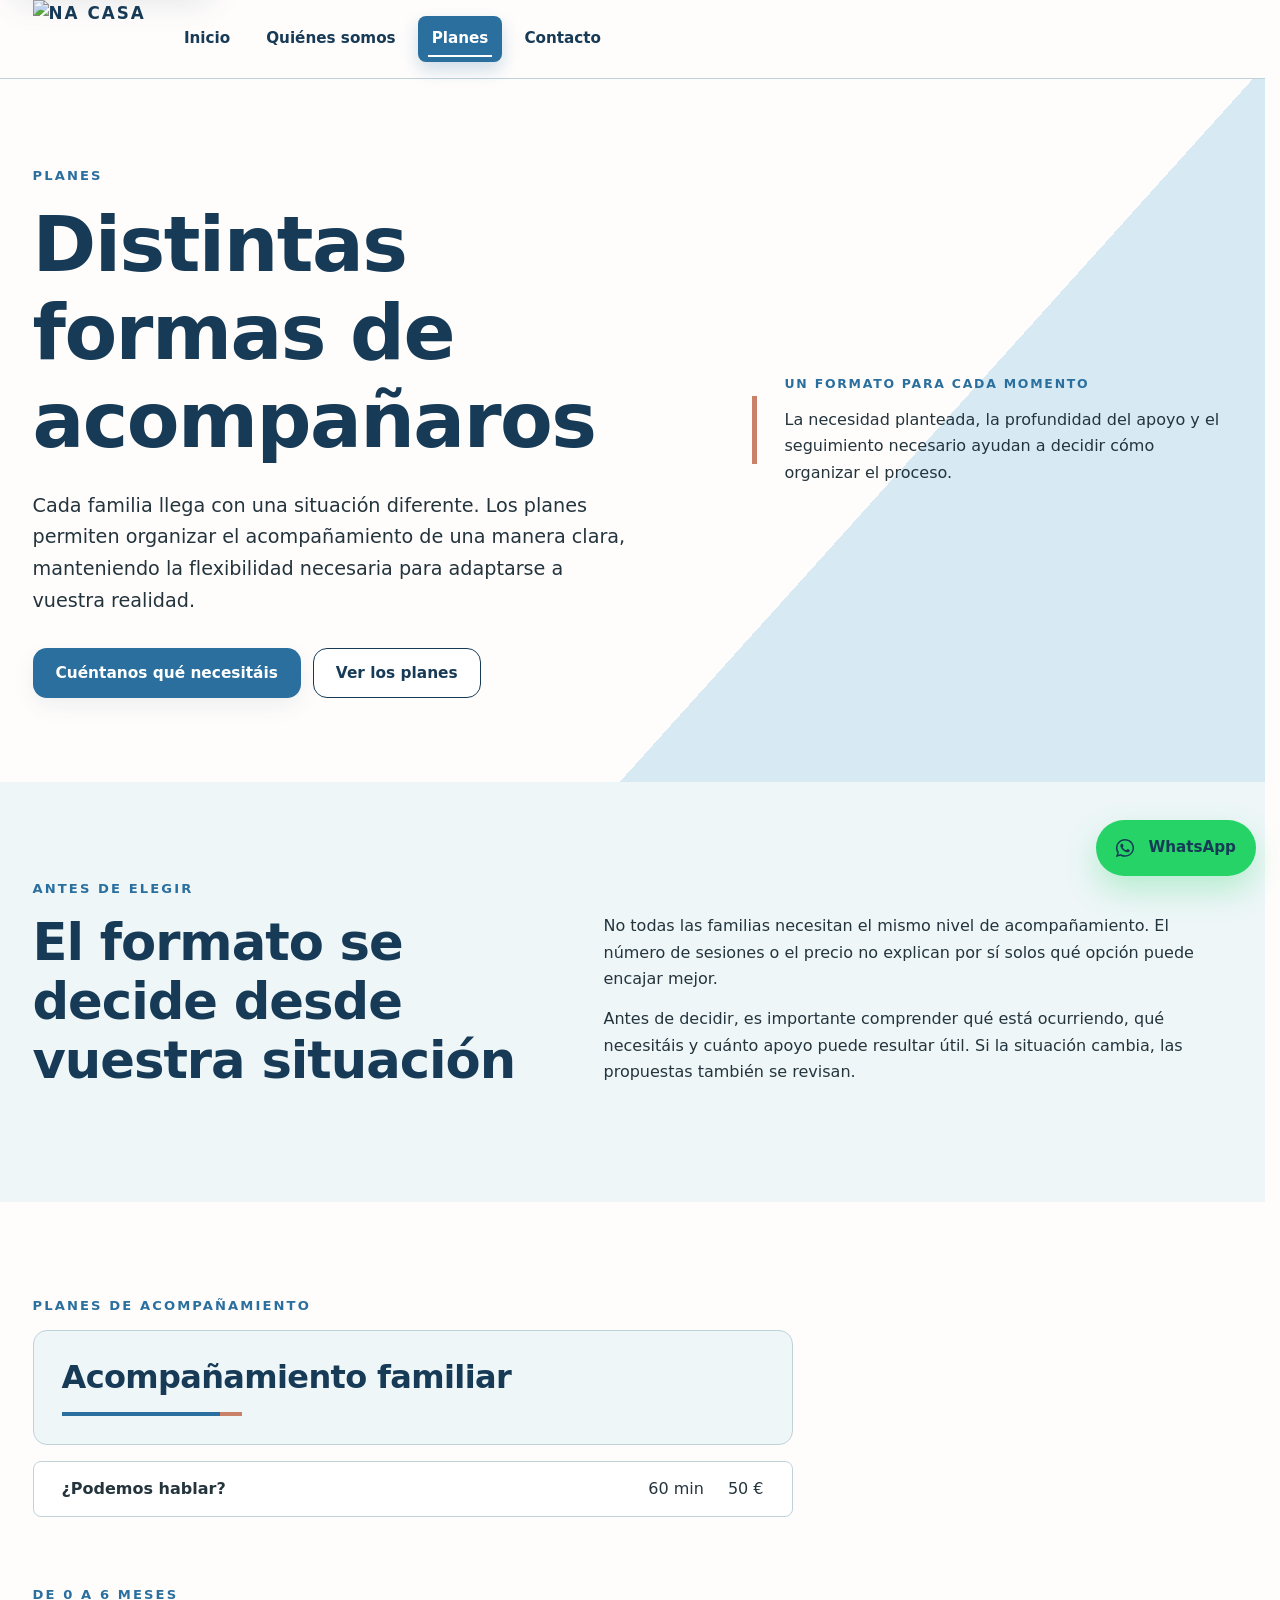
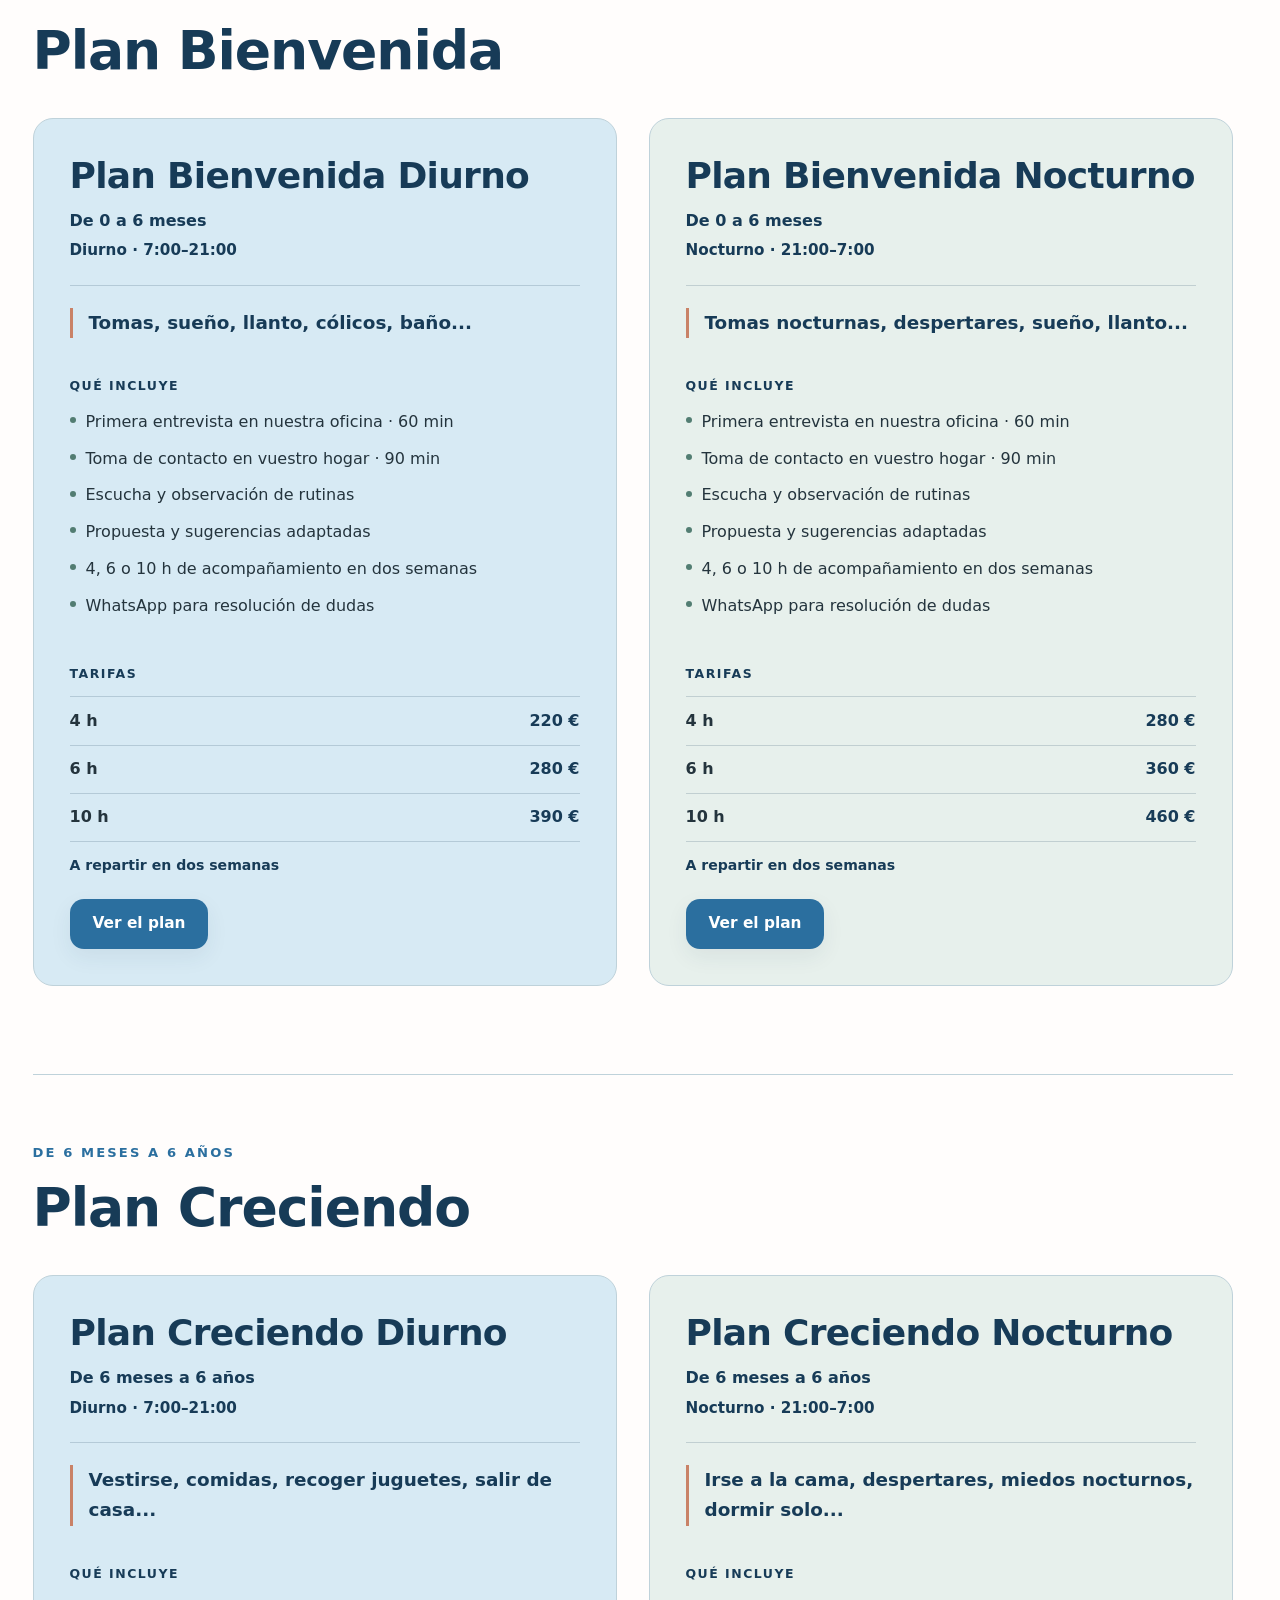
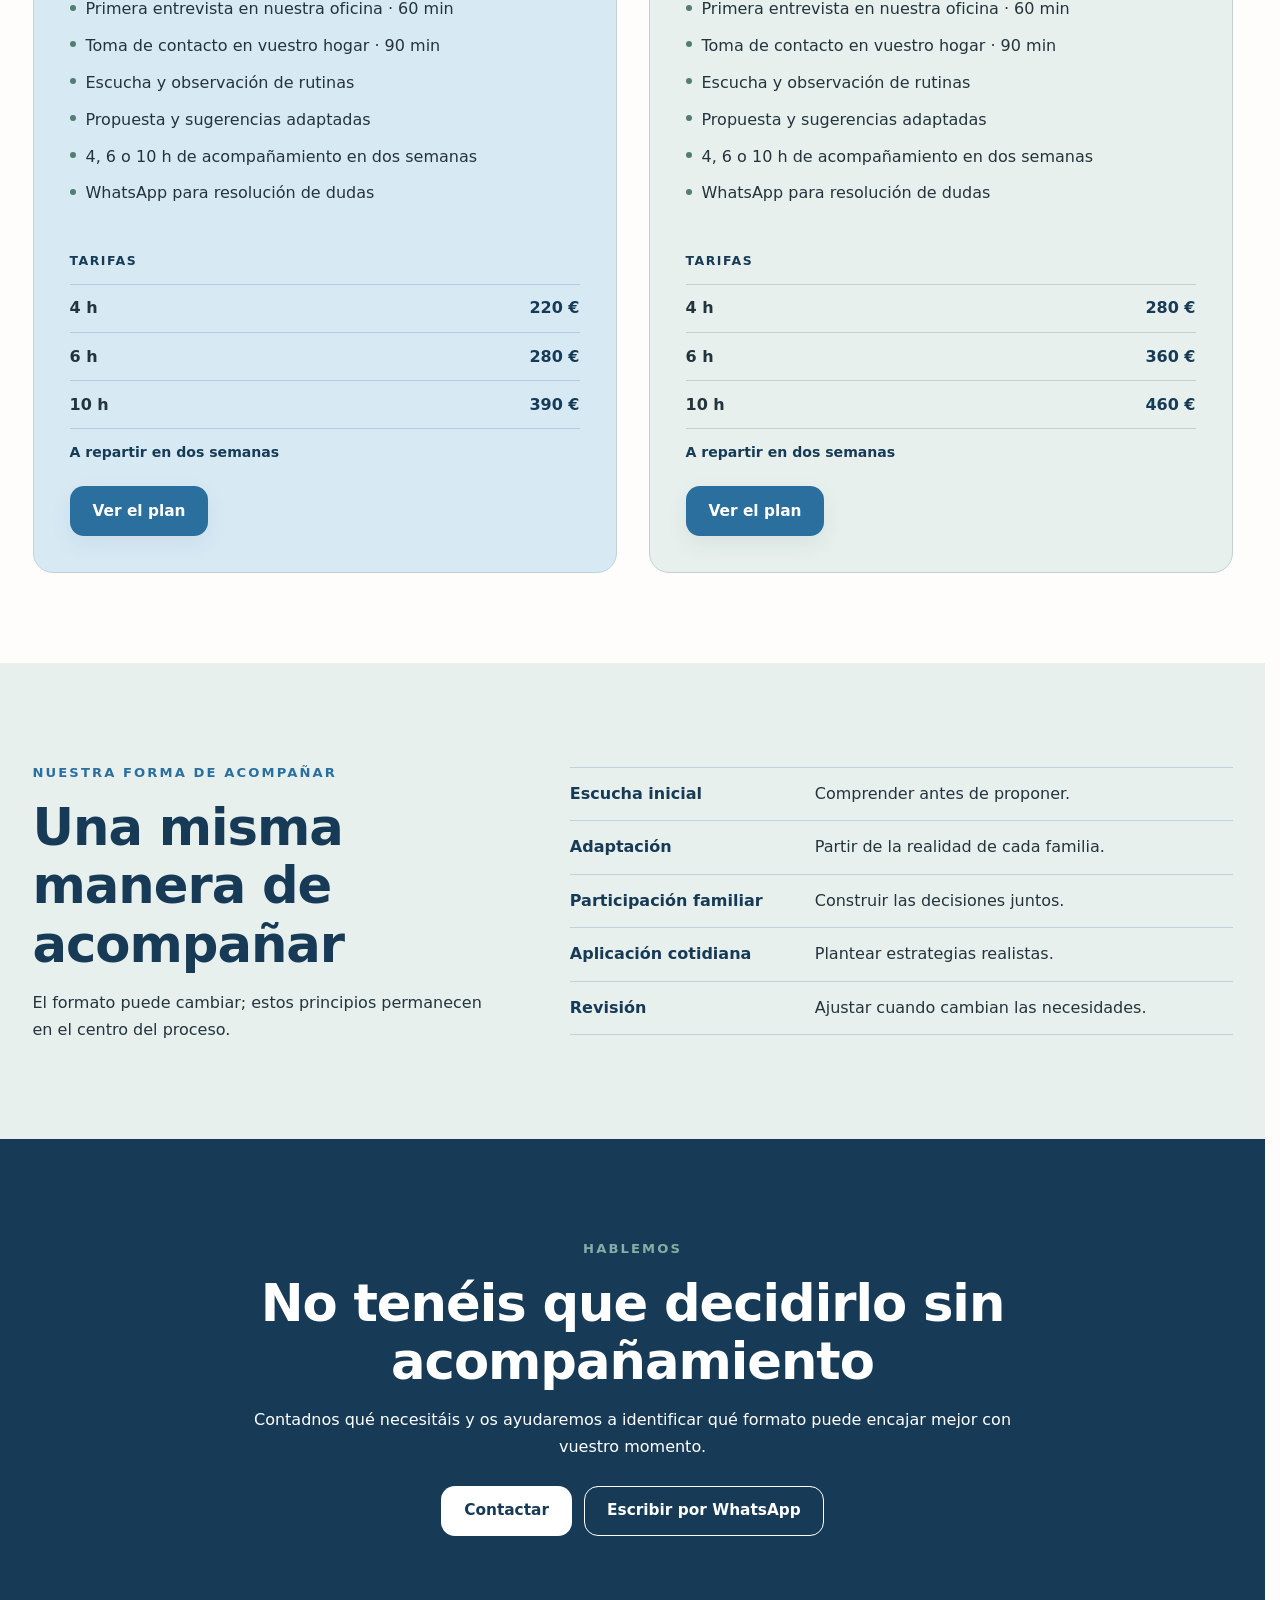
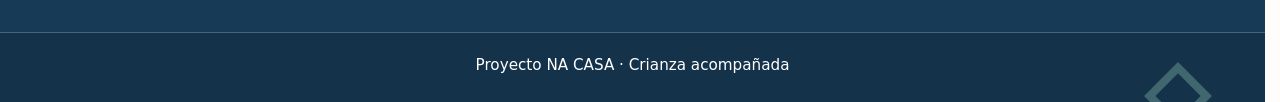
==== planes.html @ 059c4635 "Merge pull request #2 from Na-Casa/preview Preview" ====
<!DOCTYPE html>
<html lang="es">

<head>
    <meta charset="UTF-8" />
    <meta name="viewport" content="width=device-width, initial-scale=1.0" />
    <title>Planes de acompañamiento familiar | NA CASA</title>
    <meta name="description" content="Conoce los planes Bienvenida y Creciendo de NA CASA, con acompañamiento diurno o nocturno adaptado a cada etapa familiar." />
    <link rel="canonical" href="https://www.somosnacasa.es/planes.html" />
    <meta property="og:type" content="website" />
    <meta property="og:site_name" content="NA CASA" />
    <meta property="og:title" content="Planes de acompañamiento familiar | NA CASA" />
    <meta property="og:description" content="Conoce los planes Bienvenida y Creciendo de NA CASA, con acompañamiento diurno o nocturno adaptado a cada etapa familiar." />
    <meta property="og:url" content="https://www.somosnacasa.es/planes.html" />
    <meta property="og:image" content="https://www.somosnacasa.es/img/hero.jpg" />
    <meta property="og:image:alt" content="Bebé tumbado en el suelo de su hogar" />
    <link rel="stylesheet" href="css/styles.css" />
    <link rel="icon" type="image/png" href="img/NA CASA LOGO_LOGO POSITIVO.png" />
</head>

<body>
    <a class="skip-link" href="#contenido-principal">Saltar al contenido</a>

    <header class="site-header">
        <div class="container header-content">
            <a href="index.html" class="logo">
                <img src="img/NA CASA LOGO_LOGO POSITIVO.png" alt="NA CASA" class="logo-img">
            </a>

            <nav class="main-nav" aria-label="Navegación principal">
                <a href="index.html">Inicio</a>
                <a href="quienes-somos.html">Quiénes somos</a>
                <a href="planes.html" class="active" aria-current="page">Planes</a>
                <a href="contacto.html">Contacto</a>
            </nav>
        </div>
    </header>

    <main id="contenido-principal">
        <section class="plans-hero">
            <div class="container plans-hero__layout">
                <div class="plans-hero__content">
                    <p class="section-label">PLANES</p>
                    <h1>Distintas formas de acompañaros</h1>
                    <p class="plans-hero__lead">Cada familia llega con una situación diferente. Los planes permiten organizar el acompañamiento de una manera clara, manteniendo la flexibilidad necesaria para adaptarse a vuestra realidad.</p>
                    <div class="home-actions">
                        <a href="contacto.html" class="button button--primary">Cuéntanos qué necesitáis</a>
                        <a href="#planes-disponibles" class="button button--secondary">Ver los planes</a>
                    </div>
                </div>
                <div class="plans-hero__note">
                    <p class="plans-hero__note-label">UN FORMATO PARA CADA MOMENTO</p>
                    <p>La necesidad planteada, la profundidad del apoyo y el seguimiento necesario ayudan a decidir cómo organizar el proceso.</p>
                </div>
            </div>
        </section>

        <section class="section section--alternate plans-choice-section" aria-labelledby="titulo-elegir">
            <div class="container plans-choice">
                <div><p class="section-label">ANTES DE ELEGIR</p><h2 id="titulo-elegir">El formato se decide desde vuestra situación</h2></div>
                <div class="plans-choice__content">
                    <p>No todas las familias necesitan el mismo nivel de acompañamiento. El número de sesiones o el precio no explican por sí solos qué opción puede encajar mejor.</p>
                    <p>Antes de decidir, es importante comprender qué está ocurriendo, qué necesitáis y cuánto apoyo puede resultar útil. Si la situación cambia, las propuestas también se revisan.</p>
                </div>
            </div>
        </section>

        <section id="planes-disponibles" class="section plans-catalog-section" aria-labelledby="titulo-planes-disponibles">
            <div class="container">
                <div class="section-heading plans-catalog-heading">
                    <p class="section-label">PLANES DE ACOMPAÑAMIENTO</p>
                    <h2 id="titulo-planes-disponibles" class="plans-catalog-heading__banner">Acompañamiento familiar</h2>
                    <div class="plans-catalog-heading__consultation">
                        <strong>¿Podemos hablar?</strong>
                        <div class="plans-catalog-heading__consultation-details">
                            <span>60 min</span>
                            <span>50 €</span>
                        </div>
                    </div>
                </div>

                <section class="plan-family-group" aria-labelledby="titulo-plan-bienvenida">
                    <div class="plan-family-group__heading">
                        <p class="section-label">DE 0 A 6 MESES</p>
                        <h2 id="titulo-plan-bienvenida">Plan Bienvenida</h2>
                    </div>
                    <div class="plan-card-grid">
                        <article class="plan-card plan-card--blue">
                            <header class="plan-card__header">
                                <h3>Plan Bienvenida Diurno</h3>
                                <p class="plan-card__age">De 0 a 6 meses</p>
                                <p class="plan-card__meta">Diurno <span aria-hidden="true">·</span> 7:00–21:00</p>
                            </header>
                            <p class="plan-card__focus">Tomas, sueño, llanto, cólicos, baño...</p>
                            <div class="plan-card__includes">
                                <h4>Qué incluye</h4>
                                <ul>
                                    <li>Primera entrevista en nuestra oficina · 60 min</li>
                                    <li>Toma de contacto en vuestro hogar · 90 min</li>
                                    <li>Escucha y observación de rutinas</li>
                                    <li>Propuesta y sugerencias adaptadas</li>
                                    <li>4, 6 o 10 h de acompañamiento en dos semanas</li>
                                    <li>WhatsApp para resolución de dudas</li>
                                </ul>
                            </div>
                            <div class="plan-card__pricing">
                                <h4>Tarifas</h4>
                                <dl>
                                    <div><dt>4 h</dt><dd>220 €</dd></div>
                                    <div><dt>6 h</dt><dd>280 €</dd></div>
                                    <div><dt>10 h</dt><dd>390 €</dd></div>
                                </dl>
                                <p>A repartir en dos semanas</p>
                            </div>
                            <a href="plan-bienvenida-diurno.html" class="button button--primary plan-card__cta">Ver el plan</a>
                        </article>

                        <article class="plan-card plan-card--sage">
                            <header class="plan-card__header">
                                <h3>Plan Bienvenida Nocturno</h3>
                                <p class="plan-card__age">De 0 a 6 meses</p>
                                <p class="plan-card__meta">Nocturno <span aria-hidden="true">·</span> 21:00–7:00</p>
                            </header>
                            <p class="plan-card__focus">Tomas nocturnas, despertares, sueño, llanto...</p>
                            <div class="plan-card__includes">
                                <h4>Qué incluye</h4>
                                <ul>
                                    <li>Primera entrevista en nuestra oficina · 60 min</li>
                                    <li>Toma de contacto en vuestro hogar · 90 min</li>
                                    <li>Escucha y observación de rutinas</li>
                                    <li>Propuesta y sugerencias adaptadas</li>
                                    <li>4, 6 o 10 h de acompañamiento en dos semanas</li>
                                    <li>WhatsApp para resolución de dudas</li>
                                </ul>
                            </div>
                            <div class="plan-card__pricing">
                                <h4>Tarifas</h4>
                                <dl>
                                    <div><dt>4 h</dt><dd>280 €</dd></div>
                                    <div><dt>6 h</dt><dd>360 €</dd></div>
                                    <div><dt>10 h</dt><dd>460 €</dd></div>
                                </dl>
                                <p>A repartir en dos semanas</p>
                            </div>
                            <a href="plan-bienvenida-nocturno.html" class="button button--primary plan-card__cta">Ver el plan</a>
                        </article>
                    </div>
                </section>

                <section class="plan-family-group" aria-labelledby="titulo-plan-creciendo">
                    <div class="plan-family-group__heading">
                        <p class="section-label">DE 6 MESES A 6 AÑOS</p>
                        <h2 id="titulo-plan-creciendo">Plan Creciendo</h2>
                    </div>
                    <div class="plan-card-grid">
                        <article class="plan-card plan-card--blue">
                            <header class="plan-card__header">
                                <h3>Plan Creciendo Diurno</h3>
                                <p class="plan-card__age">De 6 meses a 6 años</p>
                                <p class="plan-card__meta">Diurno <span aria-hidden="true">·</span> 7:00–21:00</p>
                            </header>
                            <p class="plan-card__focus">Vestirse, comidas, recoger juguetes, salir de casa...</p>
                            <div class="plan-card__includes">
                                <h4>Qué incluye</h4>
                                <ul>
                                    <li>Primera entrevista en nuestra oficina · 60 min</li>
                                    <li>Toma de contacto en vuestro hogar · 90 min</li>
                                    <li>Escucha y observación de rutinas</li>
                                    <li>Propuesta y sugerencias adaptadas</li>
                                    <li>4, 6 o 10 h de acompañamiento en dos semanas</li>
                                    <li>WhatsApp para resolución de dudas</li>
                                </ul>
                            </div>
                            <div class="plan-card__pricing">
                                <h4>Tarifas</h4>
                                <dl>
                                    <div><dt>4 h</dt><dd>220 €</dd></div>
                                    <div><dt>6 h</dt><dd>280 €</dd></div>
                                    <div><dt>10 h</dt><dd>390 €</dd></div>
                                </dl>
                                <p>A repartir en dos semanas</p>
                            </div>
                            <a href="plan-creciendo-diurno.html" class="button button--primary plan-card__cta">Ver el plan</a>
                        </article>

                        <article class="plan-card plan-card--sage">
                            <header class="plan-card__header">
                                <h3>Plan Creciendo Nocturno</h3>
                                <p class="plan-card__age">De 6 meses a 6 años</p>
                                <p class="plan-card__meta">Nocturno <span aria-hidden="true">·</span> 21:00–7:00</p>
                            </header>
                            <p class="plan-card__focus">Irse a la cama, despertares, miedos nocturnos, dormir solo...</p>
                            <div class="plan-card__includes">
                                <h4>Qué incluye</h4>
                                <ul>
                                    <li>Primera entrevista en nuestra oficina · 60 min</li>
                                    <li>Toma de contacto en vuestro hogar · 90 min</li>
                                    <li>Escucha y observación de rutinas</li>
                                    <li>Propuesta y sugerencias adaptadas</li>
                                    <li>4, 6 o 10 h de acompañamiento en dos semanas</li>
                                    <li>WhatsApp para resolución de dudas</li>
                                </ul>
                            </div>
                            <div class="plan-card__pricing">
                                <h4>Tarifas</h4>
                                <dl>
                                    <div><dt>4 h</dt><dd>280 €</dd></div>
                                    <div><dt>6 h</dt><dd>360 €</dd></div>
                                    <div><dt>10 h</dt><dd>460 €</dd></div>
                                </dl>
                                <p>A repartir en dos semanas</p>
                            </div>
                            <a href="plan-creciendo-nocturno.html" class="button button--primary plan-card__cta">Ver el plan</a>
                        </article>
                    </div>
                </section>
            </div>
        </section>

        <section class="section section--wellbeing plans-common-section" aria-labelledby="titulo-comparten">
            <div class="container plans-common">
                <div><p class="section-label">NUESTRA FORMA DE ACOMPAÑAR</p><h2 id="titulo-comparten">Una misma manera de acompañar</h2><p>El formato puede cambiar; estos principios permanecen en el centro del proceso.</p></div>
                <ul class="plans-common__list">
                    <li><strong>Escucha inicial</strong><span>Comprender antes de proponer.</span></li><li><strong>Adaptación</strong><span>Partir de la realidad de cada familia.</span></li><li><strong>Participación familiar</strong><span>Construir las decisiones juntos.</span></li><li><strong>Aplicación cotidiana</strong><span>Plantear estrategias realistas.</span></li><li><strong>Revisión</strong><span>Ajustar cuando cambian las necesidades.</span></li>
                </ul>
            </div>
        </section>

        <section class="section section--deep plans-final-cta" aria-labelledby="titulo-contactar-planes">
            <div class="container plans-final-cta__content">
                <p class="section-label">HABLEMOS</p><h2 id="titulo-contactar-planes">No tenéis que decidirlo sin acompañamiento</h2><p>Contadnos qué necesitáis y os ayudaremos a identificar qué formato puede encajar mejor con vuestro momento.</p>
                <div class="home-actions"><a href="contacto.html" class="button button--light">Contactar</a><a href="https://wa.me/34686826958?text=Hola%2C%20he%20visto%20la%20web%20de%20NA%20CASA%20y%20me%20gustar%C3%ADa%20recibir%20m%C3%A1s%20informaci%C3%B3n." class="button button--outline-light" target="_blank" rel="noopener noreferrer">Escribir por WhatsApp</a></div>
            </div>
        </section>
    </main>

    <footer class="site-footer">
        <div class="container">
            <p>Proyecto NA CASA · Crianza acompañada</p>
        </div>
    </footer>

    <a class="whatsapp-float"
        href="https://wa.me/34686826958?text=Hola%2C%20he%20visto%20la%20web%20de%20NA%20CASA%20y%20me%20gustar%C3%ADa%20recibir%20m%C3%A1s%20informaci%C3%B3n."
        target="_blank"
        rel="noopener noreferrer"
        aria-label="Contactar por WhatsApp">
        <svg class="whatsapp-icon" viewBox="0 0 32 32" aria-hidden="true" focusable="false">
            <path d="M16.02 4.8c-6.15 0-11.15 4.97-11.15 11.08 0 2.1.6 4.15 1.73 5.92l-1.84 5.43 5.67-1.79a11.23 11.23 0 0 0 5.59 1.48c6.15 0 11.15-4.97 11.15-11.08S22.17 4.8 16.02 4.8Zm0 20.22c-1.73 0-3.42-.49-4.88-1.42l-.35-.22-3.27 1.03 1.06-3.13-.24-.38a9.02 9.02 0 0 1-1.56-5.02c0-5.06 4.14-9.18 9.24-9.18s9.24 4.12 9.24 9.18-4.14 9.14-9.24 9.14Zm5.14-6.86c-.28-.14-1.66-.81-1.92-.9-.26-.1-.45-.14-.64.14-.19.28-.74.9-.9 1.08-.17.19-.33.21-.61.07-.28-.14-1.18-.43-2.25-1.38-.83-.74-1.39-1.65-1.55-1.93-.16-.28-.02-.43.12-.57.13-.12.28-.33.42-.49.14-.16.19-.28.28-.47.09-.19.05-.35-.02-.49-.07-.14-.64-1.54-.88-2.1-.23-.56-.47-.48-.64-.49h-.55c-.19 0-.49.07-.75.35-.26.28-.99.96-.99 2.34s1.02 2.72 1.16 2.91c.14.19 2.01 3.05 4.87 4.27.68.29 1.21.47 1.63.6.68.22 1.3.19 1.79.12.55-.08 1.66-.67 1.89-1.31.23-.65.23-1.2.16-1.31-.07-.12-.26-.19-.54-.33Z" />
        </svg>
        <span class="whatsapp-text">WhatsApp</span>
    </a>

    <script src="js/main.js"></script>
</body>

</html>
---- css/styles.css ----
:root {
  --color-background: #fffdfc;
  --color-surface: #ffffff;
  --color-surface-alt: #eef6f8;
  --color-card-blue: #d7eaf4;
  --color-card-wellbeing: #e7f0ec;
  --color-primary: #2b6f9f;
  --color-primary-hover: #245d86;
  --color-primary-deep: #173b57;
  --color-sage: #527d72;
  --color-sage-soft: #79a79a;
  --color-human: #c98267;
  --color-text: #24343d;
  --color-text-heading: #173b57;
  --color-text-inverse: #ffffff;
  --color-border: #bfd2da;
  --color-focus: #2b6f9f;
  --color-focus-ring: rgba(43, 111, 159, 0.2);
  --color-header: rgba(255, 253, 252, 0.94);
  --color-primary-shadow: rgba(43, 111, 159, 0.24);
  --font-body: system-ui, -apple-system, BlinkMacSystemFont, "Segoe UI", sans-serif;
  --font-heading: system-ui, -apple-system, BlinkMacSystemFont, "Segoe UI", sans-serif;
  --container-max: 1200px;
  --space-section: clamp(4rem, 8vw, 6rem);
  --space-section-compact: clamp(2.5rem, 5vw, 4rem);
  --space-card: clamp(1.25rem, 3vw, 1.75rem);
  --gap-layout: clamp(1.25rem, 3vw, 2.625rem);
  --radius-small: 8px;
  --radius-medium: 14px;
  --radius-large: 20px;
  --radius-pill: 999px;
  --shadow-small: 0 8px 22px rgba(23, 59, 87, 0.07);
  --shadow-medium: 0 14px 34px rgba(23, 59, 87, 0.12);
  --transition-fast: 180ms ease;
  --control-height: 50px;
  --header-height: 76px;
  --z-header: 1000;
  --z-floating: 900;
  --z-skip-link: 2000;
}

/* Planes */
.plans-hero { padding: clamp(3.5rem, 6.5vw, 5.75rem) 0; background: linear-gradient(132deg, var(--color-background) 0 66%, var(--color-card-blue) 66% 100%); }
.plans-hero__layout { display: grid; grid-template-columns: minmax(0, 1.06fr) minmax(320px, 0.94fr); gap: clamp(2.5rem, 5vw, 4.25rem); align-items: center; }
.plans-hero__content h1 { max-width: 12ch; margin-bottom: 24px; font-size: clamp(2.8rem, 6vw, 5rem); }
.plans-hero__lead { max-width: 64ch; font-size: clamp(1.05rem, 1.5vw, 1.2rem); }
.plans-hero__note { position: relative; width: min(100%, 480px); justify-self: end; padding: 0.75rem 0 0.75rem clamp(1.25rem, 3vw, 2rem); background: transparent; }
.plans-hero__note::before { content: ""; position: absolute; top: 50%; left: 0; width: 5px; height: clamp(54px, 6vw, 68px); background: var(--color-human); transform: translateY(-50%); }
.plans-hero__note-label { margin-bottom: 12px; color: var(--color-primary); font-size: 0.78rem; font-weight: 800; letter-spacing: 0.14em; }
.plans-choice-section { padding-block: clamp(3rem, 5vw, 4.5rem); }
.plans-choice { display: grid; grid-template-columns: minmax(0, 0.88fr) minmax(0, 1.12fr); grid-template-areas: "label ." "title content"; column-gap: clamp(2rem, 6vw, 5rem); align-items: start; }
.plans-choice > div:first-child { display: contents; }
.plans-choice .section-label { grid-area: label; }
.plans-choice h2 { grid-area: title; }
.plans-choice__content { grid-area: content; max-width: 650px; }
.plans-common, .plans-related { display: grid; grid-template-columns: minmax(0, 0.88fr) minmax(0, 1.12fr); gap: clamp(2rem, 6vw, 5rem); align-items: start; }
.plans-choice__content p + p { margin-top: 14px; }
.plans-process-section { padding-block: clamp(3.25rem, 5vw, 4.5rem); background: var(--color-background); }
.plans-heading { max-width: 760px; margin-bottom: clamp(1.5rem, 3vw, 2rem); }
.plans-process-section .process-list { position: relative; margin: 0; padding: 0; border-bottom: 1px solid var(--color-border); list-style: none; }
.plans-process-section .process-list::before { content: ""; position: absolute; top: 30px; bottom: 30px; left: 25px; width: 2px; background: var(--color-border); }
.plans-process-section .process-step { position: relative; display: grid; grid-template-columns: 52px minmax(0, 1fr) minmax(72px, auto); gap: clamp(1rem, 2.5vw, 1.75rem); align-items: center; padding: clamp(1rem, 2vw, 1.35rem) 0; border-top: 1px solid var(--color-border); }
.plans-process-section .process-step:not(:last-child)::after { display: none; }
.plans-process-section .process-step__number { position: relative; z-index: 1; display: grid; width: 42px; height: 42px; place-items: center; justify-self: center; border: 4px solid var(--color-background); border-radius: var(--radius-pill); background: var(--color-primary); color: var(--color-text-inverse); font-size: 0.76rem; font-weight: 800; letter-spacing: 0.06em; }
.plans-process-section .process-step__content h3 { margin-bottom: 6px; font-size: clamp(1.25rem, 2vw, 1.55rem); }
.plans-process-section .process-step__content > p:not(.process-step__meta) { max-width: 62ch; color: var(--color-text); }
.plans-process-section .process-step__meta { margin-top: 8px; color: var(--color-primary-deep); font-size: 0.91rem; font-weight: 700; }
.plans-process-section .process-step__price, .service-card__price { justify-self: end; color: var(--color-text-heading); font-size: clamp(1.15rem, 2vw, 1.4rem); font-weight: 800; white-space: nowrap; }
.plans-process__cta { margin-top: clamp(1.5rem, 3vw, 2rem); }
.plans-services-section { padding-block: clamp(3.5rem, 6vw, 5rem); }
.service-grid { display: grid; grid-template-columns: repeat(3, minmax(0, 1fr)); gap: 20px; }
.service-card { position: relative; display: flex; min-width: 0; height: 100%; flex-direction: column; overflow: hidden; padding: clamp(1.4rem, 2.25vw, 1.75rem); border: 1px solid var(--color-border); border-radius: var(--radius-medium); background: var(--color-surface); }
.service-card:nth-child(1) { background: var(--color-card-blue); }
.service-card:nth-child(2) { background: var(--color-card-wellbeing); }
.service-card:nth-child(3) { border-color: var(--color-primary); background: var(--color-background); }
.service-card::before { content: ""; display: block; width: 52px; height: 4px; flex: 0 0 auto; margin-bottom: 20px; border-radius: var(--radius-pill); background: var(--color-primary); }
.service-card:nth-child(2)::before { background: var(--color-sage); }
.service-card:nth-child(3)::before { background: var(--color-human); }
.service-card h3 { min-height: 2.3em; font-size: clamp(1.4rem, 2vw, 1.7rem); }
.service-card__intro p { max-width: 34ch; margin-top: 10px; }
.service-card__commercial { margin-top: auto; padding-top: 20px; }
.service-card__facts { display: grid; grid-template-columns: repeat(2, minmax(0, 1fr)); gap: 12px; margin: 0; padding: 14px 15px; border: 1px solid var(--color-border); border-radius: var(--radius-small); background: var(--color-surface); }
.service-card__facts div { min-width: 0; }
.service-card__facts dt { margin-bottom: 5px; color: var(--color-primary); font-size: 0.72rem; font-weight: 800; letter-spacing: 0.12em; }
.service-card__facts dd { margin: 0; color: var(--color-text-heading); font-weight: 700; }
.service-card__price { margin-top: 16px; }
.service-card .text-link { align-self: flex-start; margin-top: 10px; padding-block: 10px 6px; }
.plans-common-section { padding-block: clamp(2.75rem, 4vw, 3.75rem); }
.plans-common { grid-template-columns: minmax(0, 0.82fr) minmax(0, 1.18fr); align-items: center; }
.plans-common__list { margin: 0; padding: 0; list-style: none; }
.plans-common__list li { display: grid; grid-template-columns: minmax(150px, 0.7fr) minmax(0, 1.3fr); gap: 20px; padding: 13px 0; border-top: 1px solid var(--color-border); }
.plans-common__list li:last-child { border-bottom: 1px solid var(--color-border); }
.plans-common__list strong { color: var(--color-text-heading); }
.plans-related-section { padding-block: clamp(1.5rem, 2.25vw, 2rem); }
.plans-related { grid-template-columns: minmax(0, 1fr) auto; grid-template-areas: "label link" "title link" "copy link"; column-gap: clamp(2rem, 5vw, 4rem); row-gap: 0; padding: clamp(1.25rem, 2vw, 1.6rem); border: 1px solid var(--color-border); border-radius: var(--radius-large); background: var(--color-card-blue); align-items: center; }
.plans-related > div { display: contents; }
.plans-related .section-label { grid-area: label; }
.plans-related h2 { grid-area: title; margin-bottom: 8px; }
.plans-related > div > p:last-of-type { grid-area: copy; }
.plans-related .text-link { grid-area: link; justify-self: end; margin-right: clamp(0.25rem, 1vw, 0.75rem); white-space: nowrap; }
.plans-related > div > p:last-of-type { max-width: 68ch; margin-bottom: 0; }
.plans-guidance-section { padding-block: clamp(2rem, 3vw, 2.8rem); }
.plans-guidance { display: grid; grid-template-columns: minmax(0, 0.82fr) minmax(0, 1.18fr); column-gap: clamp(2rem, 5vw, 4rem); row-gap: clamp(1rem, 2vw, 1.5rem); align-items: start; }
.plans-guidance__items { align-self: end; }
.plans-guidance__items article { padding-block: 10px; border-top: 1px solid var(--color-border); }
.plans-guidance__items article:last-child { border-bottom: 1px solid var(--color-border); }
.plans-guidance > .review-note { grid-column: 1 / -1; padding: clamp(1rem, 1.75vw, 1.35rem); background: var(--color-background); }
.plans-guidance > .review-note p:last-child { font-size: 0.93rem; }
.plans-final-cta { padding-block: clamp(3.25rem, 6vw, 4.75rem); }
.plans-final-cta__content { max-width: 820px; text-align: center; }
.plans-final-cta .section-label { color: #86afa4; }
.plans-final-cta .home-actions { justify-content: center; margin-top: 26px; }

@media (max-width: 1024px) {
  .service-grid { grid-template-columns: repeat(2, minmax(0, 1fr)); }
  .service-card:last-child { grid-column: 1 / -1; }
  .service-card h3 { min-height: 0; }
}

@media (max-width: 820px) {
  .plans-hero { padding-block: clamp(3rem, 7vw, 4.1rem); background: linear-gradient(160deg, var(--color-background) 0 74%, var(--color-card-blue) 74% 100%); }
  .plans-hero__layout, .plans-choice, .plans-common, .plans-related, .plans-guidance { grid-template-columns: 1fr; }
  .plans-choice { grid-template-areas: "label" "title" "content"; }
  .plans-related { grid-template-areas: "label" "title" "copy" "link"; }
  .plans-related .text-link { justify-self: start; margin-top: 16px; margin-right: 0; white-space: normal; }
  .plans-guidance__items { align-self: auto; }
  .plans-hero__note { width: min(100%, 620px); max-width: none; justify-self: start; margin-top: 2px; padding-left: 1.25rem; }
  .plans-hero__note::before { height: 52px; }
  .plans-guidance > .review-note { grid-column: auto; }
}

@media (max-width: 640px) {
  .plans-process-section .process-list::before { display: none; }
  .plans-process-section .process-step { grid-template-columns: 1fr; gap: 7px; padding-block: 1rem; }
  .plans-process-section .process-step__number { justify-self: start; }
  .plans-process-section .process-step__price { justify-self: start; margin-top: 4px; }
  .service-grid { grid-template-columns: 1fr; }
  .service-card, .service-card:last-child { height: auto; grid-column: auto; }
  .service-card h3 { min-height: 0; }
  .service-card__intro { display: block; }
  .plans-common__list li { grid-template-columns: 1fr; gap: 4px; }
}

@media (max-width: 420px) {
  .service-card__facts { grid-template-columns: 1fr; gap: 10px; }
}
*,
*::before,
*::after {
  box-sizing: border-box;
}

[hidden] {
  display: none !important;
}

html {
  scroll-behavior: smooth;
  scroll-padding-top: 100px;
  scrollbar-gutter: stable;
}

#por-que-nace,
#diferencia-na-casa,
#por-que-en-casa,
#accesos-principales,
#como-trabajamos,
#experiencias {
  scroll-margin-top: 20px;
}

body {
  margin: 0;
  font-family: var(--font-body);
  background: var(--color-background);
  color: var(--color-text);
  line-height: 1.65;
  -webkit-font-smoothing: antialiased;
  text-rendering: optimizeLegibility;
}

img {
  max-width: 100%;
  display: block;
}

a {
  color: inherit;
  text-decoration: none;
}

a:focus-visible,
button:focus-visible,
input:focus-visible,
textarea:focus-visible {
  outline: 3px solid var(--color-focus);
  outline-offset: 3px;
}

button,
a {
  -webkit-tap-highlight-color: transparent;
}

.skip-link {
  position: fixed;
  top: 12px;
  left: 12px;
  z-index: var(--z-skip-link);
  padding: 10px 14px;
  border-radius: var(--radius-small);
  background: var(--color-surface);
  color: var(--color-text-heading);
  font-weight: 700;
  box-shadow: var(--shadow-medium);
  transform: translateY(calc(-100% - 24px));
  transition: transform var(--transition-fast);
}

.skip-link:focus-visible {
  transform: translateY(0);
}

.container {
  width: min(var(--container-max), calc(100% - 2rem));
  margin: 0 auto;
}

.section {
  padding: var(--space-section) 0;
  position: relative;
  background: transparent;
}

#cierre .section {
  padding-bottom: 0px !important;
}

.section-alt,
.section--alternate {
  background: var(--color-surface-alt);
}

.section--blue-soft {
  background: var(--color-card-blue);
}

.section--wellbeing {
  background: var(--color-card-wellbeing);
}

.section--deep {
  background: var(--color-primary-deep);
}

.section--deep h1,
.section--deep h2,
.section--deep h3,
.section--deep p {
  color: var(--color-text-inverse);
}

.section--compact {
  padding: var(--space-section-compact) 0;
}

.section-heading {
  position: relative;
  z-index: 1;
  max-width: 760px;
  margin-bottom: 42px;
}

.section-heading.center {
  margin-left: auto;
  margin-right: auto;
  text-align: center;
}

.section-label {
  display: inline-block;
  margin: 0 0 14px;
  font-size: 0.82rem;
  font-weight: 700;
  letter-spacing: 0.16em;
  text-transform: uppercase;
  color: var(--color-primary);
}

h1,
h2,
h3 {
  margin: 0;
  color: var(--color-text-heading);
  font-family: var(--font-heading);
  line-height: 1.15;
  letter-spacing: -0.02em;
}

h1 {
  font-size: clamp(2.6rem, 6vw, 5rem);
}

h2 {
  font-size: clamp(2rem, 4vw, 3.2rem);
  margin-bottom: 16px;
}

.page-title {
  font-size: clamp(2rem, 4vw, 3.2rem);
  margin-bottom: 16px;
}

.section-heading h1::after,
.section-heading h2::after {
  content: "";
  display: block;
  width: min(180px, 42vw);
  height: 4px;
  margin-top: 16px;
  background: linear-gradient(90deg, var(--color-primary) 0 88%, var(--color-human) 88% 100%);
}

.section-heading.center h1::after,
.section-heading.center h2::after {
  margin-right: auto;
  margin-left: auto;
}

.tangram-decoration {
  position: absolute;
  top: 32px;
  right: max(24px, calc((100vw - var(--container-max)) / 2));
  width: 112px;
  height: 96px;
  opacity: 0.42;
  pointer-events: none;
}

.tangram-shape {
  position: absolute;
  display: block;
}

.tangram-shape--primary {
  top: 0;
  right: 0;
  width: 64px;
  height: 64px;
  background: var(--color-primary);
  clip-path: polygon(100% 0, 100% 100%, 0 100%);
}

.tangram-shape--sage {
  right: 56px;
  bottom: 4px;
  width: 38px;
  height: 38px;
  background: var(--color-sage-soft);
  transform: rotate(45deg);
}

.tangram-shape--human {
  right: 22px;
  bottom: 2px;
  width: 12px;
  height: 12px;
  border-radius: 50%;
  background: var(--color-human);
}

h3 {
  font-size: 1.2rem;
  margin-bottom: 10px;
}

p {
  margin: 0;
  color: var(--color-text);
}

.section-heading p+p {
  margin-top: 14px;
}

.highlight-text {
  font-size: 1.08rem;
  color: var(--color-text);
  font-weight: 500;
}

.support-text {
  max-width: 760px;
  margin-top: 24px;
  font-size: 0.95rem;
  color: var(--color-text);
}

.site-header {
  position: sticky;
  top: 0;
  z-index: var(--z-header);
  min-height: var(--header-height);
  display: flex;
  align-items: center;
  background: var(--color-header);
  backdrop-filter: blur(16px);
  -webkit-backdrop-filter: blur(16px);
  border-bottom: 1px solid var(--color-border);
  transition: box-shadow var(--transition-fast);
}

.site-header.is-scrolled {
  box-shadow: var(--shadow-small);
}

.header-content {
  min-height: var(--header-height);
  display: flex;
  align-items: center;
  /* justify-content: space-between; */
  gap: 24px;
}

.logo {
  flex-shrink: 0;
  font-size: 1.05rem;
  font-weight: 800;
  letter-spacing: 0.12em;
  text-transform: uppercase;
  color: var(--color-text-heading);
  display: inline-flex;
  align-items: center;
}

.logo-img {
  height: 78px;
  width: auto;
  display: block;
}

.main-nav {
  display: flex;
  align-items: center;
  justify-content: flex-start;
  gap: 8px;
  flex-wrap: wrap;
}

.main-nav a {
  padding: 10px 14px;
  font-size: 0.95rem;
  font-weight: 600;
  color: var(--color-text-heading);
  border-radius: var(--radius-small);
  transition: background-color var(--transition-fast), color var(--transition-fast),
    transform var(--transition-fast);
}

.main-nav a:hover {
  background: var(--color-surface-alt);
  color: var(--color-text-heading);
  font-family: var(--font-heading);
  transform: translateY(-1px);
}

.main-nav a.active {
  position: relative;
  background: var(--color-primary);
  color: var(--color-text-inverse);
  box-shadow: 0 8px 18px var(--color-primary-shadow);
}

.main-nav a.active::after {
  content: "";
  position: absolute;
  right: 10px;
  bottom: 5px;
  left: 10px;
  height: 2px;
  background: var(--color-text-inverse);
}

.hero {
  position: relative;
  min-height: calc(100vh - var(--header-height));
  display: flex;
  align-items: center;
  overflow: hidden;
  background-color: var(--color-primary-deep);
  background-image:
    linear-gradient(90deg, rgba(18, 48, 71, 0.88) 0%, rgba(23, 59, 87, 0.64) 48%, rgba(23, 59, 87, 0.28) 100%),
    url("../img/hero.jpg");
  background-size: cover;
  background-position: center;
  background-repeat: no-repeat;
}

.hero-overlay {
  position: absolute;
  inset: 0;
  background:
    radial-gradient(circle at top right, rgba(255, 255, 255, 0.12), transparent 30%),
    linear-gradient(180deg, rgba(0, 0, 0, 0.06), rgba(0, 0, 0, 0.16));
  pointer-events: none;
}

.hero-content {
  position: relative;
  z-index: 1;
  max-width: 720px;
  padding: 72px 0;
}

.hero .section-label,
.hero h1,
.hero .hero-subtitle,
.hero .hero-text {
  color: var(--color-text-inverse);
}

.hero .section-label {
  color: var(--color-card-blue);
}

.hero-subtitle {
  margin-top: 18px;
  font-size: clamp(1.1rem, 2.5vw, 1.5rem);
  line-height: 1.45;
  font-weight: 500;
  max-width: 650px;
}

.hero-text {
  margin-top: 18px;
  max-width: 620px;
  color: rgba(255, 255, 255, 0.86);
  font-size: 1.02rem;
}

.hero-buttons {
  margin-top: 32px;
  display: flex;
  flex-wrap: wrap;
  gap: 14px;
}

.btn,
.button {
  display: inline-flex;
  align-items: center;
  justify-content: center;
  min-height: var(--control-height);
  padding: 0 22px;
  border: 1px solid transparent;
  border-radius: var(--radius-medium);
  font-size: 0.96rem;
  font-weight: 700;
  cursor: pointer;
  transition: transform var(--transition-fast), box-shadow var(--transition-fast),
    background-color var(--transition-fast), border-color var(--transition-fast), color var(--transition-fast);
}

.btn:hover,
.button:hover {
  transform: translateY(-2px);
}

.btn-primary,
.button--primary {
  background: var(--color-primary);
  color: var(--color-text-inverse);
  box-shadow: var(--shadow-small);
}

.btn-primary:hover,
.button--primary:hover {
  background: var(--color-primary-hover);
  box-shadow: var(--shadow-medium);
}

.btn-secondary,
.button--secondary {
  background: var(--color-surface);
  border-color: var(--color-primary-deep);
  color: var(--color-text-heading);
}

.btn-secondary:hover,
.button--secondary:hover {
  background: var(--color-surface-alt);
}

.button--sage {
  background: var(--color-sage);
  color: var(--color-text-inverse);
}

.button--sage:hover {
  background: var(--color-primary-deep);
}

.button--light {
  background: var(--color-surface);
  color: var(--color-text-heading);
}

.btn:active,
.button:active {
  transform: translateY(0);
}

.btn:disabled,
.button:disabled {
  cursor: not-allowed;
  opacity: 0.55;
  transform: none;
}

.cards-grid {
  display: grid;
  gap: 24px;
}

.three-cols {
  grid-template-columns: repeat(3, minmax(0, 1fr));
}

.four-cols {
  grid-template-columns: repeat(4, minmax(0, 1fr));
}

.card,
.step-card {
  position: relative;
  background: var(--color-surface);
  border: 1px solid var(--color-border);
  border-radius: var(--radius-medium);
  padding: var(--space-card);
  box-shadow: var(--shadow-small);
  transition: transform var(--transition-fast), box-shadow var(--transition-fast),
    border-color var(--transition-fast), background-color var(--transition-fast);
}

.card:hover,
.step-card:hover {
  transform: translateY(-4px);
  box-shadow: var(--shadow-medium);
  border-color: var(--color-primary);
  background: var(--color-surface-alt);
}

.card--blue {
  background: var(--color-card-blue);
}

.card--wellbeing {
  background: var(--color-card-wellbeing);
}

.card--featured {
  border-color: var(--color-primary);
  box-shadow: var(--shadow-medium);
}

.card p,
.step-card p {
  font-size: 0.98rem;
}

.quote-box {
  margin-top: 34px;
  background: var(--color-card-wellbeing);
  border: 1px solid var(--color-border);
  border-radius: var(--radius-large);
  padding: 28px 30px;
  box-shadow: var(--shadow-small);
}

.quote-box p {
  color: var(--color-text-heading);
  font-size: clamp(1.05rem, 2vw, 1.35rem);
  font-weight: 700;
  line-height: 1.4;
  text-align: center;
}

.contact-layout {
  display: grid;
  grid-template-columns: minmax(0, 0.9fr) minmax(320px, 0.7fr);
  grid-template-areas: "label ." "title form" "copy form";
  column-gap: var(--gap-layout);
  row-gap: 0;
  align-items: start;
}

.contact-layout > .section-heading {
  display: contents;
}

.contact-layout .section-label { grid-area: label; }
.contact-layout h1 { grid-area: title; }
.contact-copy { grid-area: copy; max-width: 620px; }

.contact-form {
  grid-area: form;
  display: grid;
  gap: 16px;
  padding: clamp(1.35rem, 2.5vw, 1.75rem);
  border-color: rgba(191, 210, 218, 0.78);
  border-radius: var(--radius-small);
  background: var(--color-background);
  box-shadow: 0 8px 24px rgba(23, 59, 87, 0.07);
}

.contact-form.card:hover {
  border-color: rgba(191, 210, 218, 0.78);
  background: var(--color-background);
  box-shadow: 0 8px 24px rgba(23, 59, 87, 0.07);
  transform: none;
}

.contact-form label {
  display: grid;
  gap: 8px;
  color: var(--color-text-heading);
  font-size: 0.95rem;
  font-weight: 700;
}

.contact-form input,
.contact-form textarea {
  width: 100%;
  border: 1px solid #7896a2;
  border-radius: var(--radius-small);
  padding: 14px 16px;
  font: inherit;
  color: var(--color-text);
  background: var(--color-surface);
  outline: none;
  transition: border-color var(--transition-fast), box-shadow var(--transition-fast);
}

.contact-form textarea {
  min-height: 150px;
  resize: vertical;
}

.contact-form input:focus-visible,
.contact-form textarea:focus-visible {
  border-color: var(--color-focus);
  box-shadow: 0 0 0 4px var(--color-focus-ring);
  outline: none;
}

.contact-form .btn {
  justify-self: start;
}

.contact-form__honeypot {
  position: absolute;
  width: 1px;
  height: 1px;
  overflow: hidden;
  clip-path: inset(50%);
  white-space: nowrap;
}

.contact-form__status {
  margin: 0;
  color: var(--color-text-heading);
  font-size: 0.95rem;
  font-weight: 700;
}

.contact-form__status:empty {
  position: absolute;
  width: 1px;
  height: 1px;
  overflow: hidden;
  clip-path: inset(50%);
}

.contact-form__status[data-state="success"] {
  color: var(--color-sage);
}

.contact-form__status[data-state="error"] {
  color: var(--color-primary-deep);
}

.form-error {
  color: var(--color-primary-deep);
  font-size: 0.9rem;
  font-weight: 700;
}

.steps-grid {
  display: grid;
  grid-template-columns: repeat(4, minmax(0, 1fr));
  gap: 24px;
}

.step-card {
  padding-top: 34px;
}

.step-number {
  display: inline-flex;
  width: 48px;
  height: 48px;
  align-items: center;
  justify-content: center;
  margin-bottom: 18px;
  border-radius: 50%;
  background: var(--color-sage);
  color: var(--color-text-inverse);
  font-weight: 800;
  box-shadow: 0 12px 24px rgba(43, 111, 159, 0.25);
}

.final-cta {
  background: var(--color-card-blue);
}

.site-footer {
  position: relative;
  overflow: hidden;
  padding: 20px 0 24px;
  border-top: 1px solid color-mix(in srgb, var(--color-text-inverse) 24%, transparent);
  background: var(--color-primary-deep);
  background: color-mix(in srgb, var(--color-primary-deep) 86%, #000000);
}

.site-footer p {
  text-align: center;
  font-size: 0.95rem;
  color: var(--color-text-inverse);
}

.site-footer::after {
  content: "";
  position: absolute;
  right: 5%;
  bottom: -18px;
  width: 48px;
  height: 48px;
  border: 8px solid var(--color-sage-soft);
  opacity: 0.45;
  transform: rotate(45deg);
  pointer-events: none;
}

/* Home */
.home-hero {
  position: relative;
  overflow: hidden;
  min-height: min(650px, calc(100vh - var(--header-height)));
  display: flex;
  align-items: center;
  padding: clamp(3rem, 6vw, 5.25rem) 0;
  background:
    linear-gradient(135deg, var(--color-background) 0 49%, var(--color-card-blue) 49% 100%);
}

.home-hero__layout {
  display: grid;
  grid-template-columns: minmax(0, 49fr) minmax(0, 51fr);
  gap: clamp(2rem, 4vw, 3.5rem);
  align-items: center;
}

.home-hero__content {
  position: relative;
  z-index: 1;
  min-width: 0;
  max-width: 760px;
  padding-inline-start: clamp(8px, 2vw, 24px);
}

@media (min-width: 821px) {
  .home-hero__content {
    padding-bottom: 18px;
    transform: translateY(-70px);
  }
}

.home-hero h1 {
  max-width: 100%;
  font-size: clamp(2.8rem, 4vw, 3.55rem);
  line-height: 1.08;
}

.home-hero__lead {
  max-width: 650px;
  margin-top: 24px;
  font-size: clamp(1.1rem, 2vw, 1.4rem);
  line-height: 1.55;
}

.home-actions {
  display: flex;
  flex-wrap: wrap;
  gap: 12px;
  margin-top: 32px;
}

.home-index-layout {
  display: grid;
  grid-template-columns: minmax(0, 1fr) auto;
  gap: clamp(1.5rem, 3vw, 2.5rem);
  align-items: start;
  max-width: 650px;
  margin-top: clamp(1.5rem, 2.5vw, 2rem);
}

.home-page-index {
  min-width: 0;
}

.home-page-index__label {
  margin-bottom: 7px;
  color: var(--color-primary);
  font-size: 0.72rem;
  font-weight: 800;
  letter-spacing: 0.14em;
}

.home-page-index__list {
  display: grid;
  grid-template-columns: minmax(0, 1fr);
  gap: 2px;
  margin: 0;
  padding: 0;
  list-style: none;
}

.home-page-index__list a {
  display: inline-flex;
  min-height: 32px;
  align-items: center;
  padding-block: 3px;
  border-bottom: 1px solid transparent;
  color: var(--color-primary-deep);
  font-size: 0.91rem;
  font-weight: 700;
  line-height: 1.3;
  text-decoration: none;
}

.home-page-index__list a:hover,
.home-page-index__list a:focus-visible {
  border-bottom-color: var(--color-primary);
  color: var(--color-primary);
}

.home-index-layout .home-actions {
  justify-self: end;
  margin-top: 0;
}

.home-hero__visual {
  position: relative;
  min-width: 0;
  width: 100%;
  aspect-ratio: 5 / 6;
  margin: 0;
  justify-self: end;
}

.home-hero__image {
  position: relative;
  z-index: 1;
  display: block;
  width: 100%;
  height: 100%;
  object-fit: cover;
  object-position: 54% center;
  border-radius: var(--radius-small);
  box-shadow: 0 8px 24px rgba(23, 59, 87, 0.08);
}

.home-shape {
  position: absolute;
  display: block;
  pointer-events: none;
}

.home-shape--primary {
  z-index: 0;
  top: 32px;
  right: -24px;
  width: 38px;
  height: 44px;
  background: var(--color-primary);
  opacity: 0.62;
  clip-path: polygon(50% 0, 100% 100%, 0 100%);
}

.home-shape--square {
  z-index: 0;
  right: -22px;
  bottom: 32px;
  width: 46px;
  height: 46px;
  background: var(--color-sage-soft);
  opacity: 0.82;
  transform: rotate(45deg);
}

.home-shape--circle {
  z-index: 0;
  bottom: -20px;
  left: 32px;
  width: 36px;
  height: 36px;
  border-radius: 50%;
  background: var(--color-human);
  opacity: 0.88;
}

.home-heading {
  max-width: 820px;
}

.home-intro {
  max-width: 760px;
  font-size: 1.05rem;
}

.insight-grid {
  display: grid;
  grid-template-columns: repeat(3, minmax(0, 1fr));
  gap: var(--gap-layout);
}

.insight-item {
  padding-top: 22px;
  border-top: 1px solid var(--color-border);
}

.insight-item__mark {
  display: block;
  width: 18px;
  height: 18px;
  margin-bottom: 18px;
  pointer-events: none;
}

.insight-item__mark--triangle {
  background: var(--color-primary);
  clip-path: polygon(50% 0, 100% 100%, 0 100%);
}

.insight-item__mark--diamond {
  background: var(--color-sage-soft);
  transform: rotate(45deg) scale(0.82);
}

.insight-item__mark--circle {
  border-radius: 50%;
  background: var(--color-human);
}

@media (max-width: 900px) and (min-width: 641px) {
  .insight-grid {
    grid-template-columns: repeat(2, minmax(0, 1fr));
  }
}

.difference-grid {
  display: grid;
  grid-template-columns: repeat(4, minmax(0, 1fr));
  gap: 18px;
  align-items: stretch;
}

.home-difference-heading {
  margin-bottom: 34px;
}

.home-difference-editorial {
  margin-bottom: clamp(2.5rem, 4vw, 3rem);
}

.difference-card {
  display: flex;
  height: 100%;
  flex-direction: column;
  align-items: flex-start;
}

.home-editorial {
  display: grid;
  grid-template-columns: minmax(0, 1.15fr) minmax(280px, 0.85fr);
  gap: clamp(2rem, 7vw, 6rem);
  align-items: center;
}

.home-editorial__content h2 {
  max-width: 700px;
  font-size: clamp(2.2rem, 5vw, 4rem);
}

.home-editorial__content p + p {
  margin-top: 18px;
}

.home-editorial__note {
  position: relative;
  padding: clamp(1.5rem, 4vw, 2.5rem);
  border-left: 4px solid var(--color-sage);
  background: var(--color-surface);
  box-shadow: var(--shadow-small);
}

.home-editorial__note > span {
  position: absolute;
  top: -28px;
  left: 16px;
  color: var(--color-sage-soft);
  font-size: 5rem;
  line-height: 1;
}

.home-editorial__note p {
  position: relative;
  color: var(--color-text-heading);
  font-size: clamp(1.1rem, 2vw, 1.35rem);
  font-weight: 700;
}

.access-grid {
  display: grid;
  grid-template-columns: repeat(2, minmax(0, 1fr));
  gap: 24px;
  width: min(100%, 1040px);
  margin-inline: auto;
}

.access-card {
  display: flex;
  flex-direction: column;
  min-height: 260px;
  padding: clamp(1.5rem, 3vw, 2rem);
  border: 1px solid var(--color-border);
  border-radius: var(--radius-medium);
  background: var(--color-surface);
}

.access-card--blue {
  background: var(--color-card-blue);
}

.access-card--wellbeing {
  background: var(--color-card-wellbeing);
}

.access-card p {
  margin-bottom: 24px;
}

.access-card .text-link {
  padding-block: 8px;
}

.text-link {
  width: fit-content;
  margin-top: auto;
  color: var(--color-primary-deep);
  font-weight: 800;
  text-decoration: underline;
  text-decoration-color: var(--color-human);
  text-decoration-thickness: 2px;
  text-underline-offset: 5px;
}

.text-link:hover {
  color: var(--color-primary);
}

.process-timeline {
  display: grid;
  grid-template-columns: repeat(4, minmax(0, 1fr));
  gap: 0;
  margin: 0;
  padding: 0;
  list-style: none;
}

.process-step {
  position: relative;
  padding: 0 24px 0 0;
}

.process-step:not(:last-child)::after {
  content: "";
  position: absolute;
  top: 23px;
  right: -24px;
  left: 24px;
  z-index: 0;
  height: 2px;
  background: var(--color-border);
}

.process-step:nth-child(3)::after {
  background: linear-gradient(90deg, var(--color-border) 0 72%, var(--color-sage-soft) 100%);
}

.process-step__number {
  position: relative;
  z-index: 1;
  display: inline-flex;
  width: 48px;
  height: 48px;
  align-items: center;
  justify-content: center;
  margin-bottom: 22px;
  border-radius: 50%;
  background: var(--color-primary);
  color: var(--color-text-inverse);
  font-weight: 800;
}

.process-step--sage .process-step__number {
  background: var(--color-sage);
}

.process-step p {
  font-size: 0.96rem;
}

.trust-block {
  display: grid;
  grid-template-columns: minmax(0, 0.9fr) minmax(0, 1.1fr);
  gap: var(--gap-layout);
  align-items: center;
  padding: clamp(1.5rem, 3.5vw, 2.75rem);
  border: 1px solid var(--color-border);
  border-radius: var(--radius-large);
  background: var(--color-card-blue);
}

.home-trust-section {
  padding-block: clamp(1.75rem, 3vw, 2.5rem);
}

.trust-block h2 {
  max-width: 20ch;
  font-size: clamp(2rem, 3.4vw, 2.8rem);
}

.trust-block__content p {
  max-width: 620px;
  margin-bottom: 16px;
  font-size: 1.05rem;
}

/* Inicio: experiencias de familias */
.home-experiences-section {
  overflow: hidden;
  padding-block: clamp(3.75rem, 7vw, 5.5rem);
  background: var(--color-background);
}

.experiences-header {
  display: flex;
  gap: clamp(1.5rem, 4vw, 3rem);
  align-items: flex-end;
  justify-content: space-between;
  margin-bottom: clamp(1.75rem, 4vw, 2.75rem);
}

.experiences-header .section-heading {
  margin-bottom: 0;
}

.experiences-header .section-heading > p:last-child {
  max-width: 68ch;
}

.experiences-controls {
  display: none;
}

.experiences-control {
  display: inline-grid;
  width: 48px;
  height: 48px;
  padding: 0;
  place-items: center;
  border: 1px solid var(--color-border);
  border-radius: 50%;
  background: var(--color-surface);
  color: var(--color-primary-deep);
  font: inherit;
  font-size: 1.35rem;
  line-height: 1;
  box-shadow: none;
  cursor: pointer;
  transition:
    border-color var(--transition-fast),
    background-color var(--transition-fast),
    color var(--transition-fast),
    transform var(--transition-fast);
}

.experiences-control:hover:not(:disabled) {
  border-color: var(--color-primary);
  background: var(--color-card-blue);
  color: var(--color-primary);
  transform: translateY(-2px);
}

.experiences-control:disabled {
  opacity: 0.42;
  cursor: default;
  box-shadow: none;
}

.experiences-carousel {
  min-width: 0;
  max-width: 100%;
}

.experiences-track {
  display: flex;
  width: 100%;
  max-width: 100%;
  gap: 14px;
  align-items: stretch;
  overflow-x: auto;
  overscroll-behavior-inline: contain;
  padding: 4px 0 12px;
  scroll-behavior: smooth;
  scroll-snap-type: x mandatory;
  scrollbar-width: none;
  -webkit-overflow-scrolling: touch;
}

.experiences-track::-webkit-scrollbar {
  display: none;
}

.experiences-track:focus-visible {
  outline: 3px solid var(--color-focus);
  outline-offset: 5px;
}

.experience-card {
  display: flex;
  min-width: 0;
  flex: 0 0 calc(100% - clamp(1.8rem, 9vw, 2.5rem));
  scroll-snap-align: start;
  scroll-snap-stop: always;
  padding: clamp(1.25rem, 4.5vw, 1.75rem);
  border: 1px solid var(--color-border);
  border-radius: var(--radius-large);
  background: var(--color-surface);
}

.experience-card:nth-child(3n + 2) {
  background: var(--color-card-blue);
}

.experience-card:nth-child(3n) {
  background: var(--color-card-wellbeing);
}

.experience-card blockquote {
  display: flex;
  width: 100%;
  min-width: 0;
  flex-direction: column;
  margin: 0;
}

.experience-card__quote {
  display: block;
  height: 0.68em;
  margin-bottom: 18px;
  color: var(--color-human);
  font-size: 3.75rem;
  font-weight: 700;
  line-height: 0.9;
}

.experience-card blockquote > p {
  color: var(--color-text-heading);
  font-size: clamp(1rem, 1.5vw, 1.08rem);
  line-height: 1.65;
}

.experience-card blockquote > p + p {
  margin-top: 1em;
}

.experience-card__footer {
  display: grid;
  gap: 2px;
  margin-top: auto;
  padding-top: clamp(1.5rem, 4vw, 2.25rem);
  border-top: 1px solid rgba(43, 111, 159, 0.18);
}

.experience-card__footer cite {
  color: var(--color-primary-deep);
  font-style: normal;
  font-weight: 800;
}

.experience-card__footer span {
  color: var(--color-sage);
  font-size: 0.88rem;
  font-weight: 700;
}

@media (min-width: 641px) {
  .experiences-track {
    gap: 18px;
  }

  .experience-card {
    flex-basis: calc((100% - 18px) / 2);
  }
}

@media (min-width: 768px) {
  .experiences-carousel {
    display: grid;
    grid-template-columns: 48px minmax(0, 1fr) 48px;
    column-gap: 8px;
    align-items: center;
  }

  .experiences-track {
    grid-row: 1;
    grid-column: 2;
  }

  .experiences-controls {
    z-index: 1;
    display: grid;
    grid-row: 1;
    grid-column: 1 / -1;
    grid-template-columns: 48px minmax(0, 1fr) 48px;
    column-gap: 8px;
    align-self: stretch;
    align-items: center;
    pointer-events: none;
  }

  .experiences-control {
    pointer-events: auto;
  }

  .experiences-control[data-experiences-previous] {
    grid-column: 1;
  }

  .experiences-control[data-experiences-next] {
    grid-column: 3;
  }
}

@media (min-width: 1024px) {
  .experience-card {
    flex-basis: calc((100% - 36px) / 3);
  }
}

@media (max-width: 767px) {
  .experiences-header {
    display: block;
  }
}

.home-final-cta {
  position: relative;
  overflow: hidden;
  padding-block: clamp(3rem, 6vw, 4.75rem);
}

.home-final-cta__content {
  position: relative;
  z-index: 1;
  max-width: 820px;
  text-align: center;
}

.home-final-cta h2 {
  font-size: clamp(2.2rem, 4.5vw, 4rem);
}

.home-final-cta .home-actions {
  justify-content: center;
  margin-top: 24px;
}

.button--outline-light {
  gap: 9px;
  border-color: var(--color-text-inverse);
  background: transparent;
  color: var(--color-text-inverse);
}

.button--outline-light:hover {
  background: var(--color-surface);
  color: var(--color-text-heading);
}

.button-whatsapp-icon {
  width: 21px;
  height: 21px;
  flex: 0 0 auto;
  fill: #25d366;
}

.home-final-cta__decoration {
  position: absolute;
  right: -80px;
  bottom: -110px;
  width: 300px;
  height: 300px;
  border: 48px solid var(--color-sage-soft);
  opacity: 0.16;
  transform: rotate(45deg);
  pointer-events: none;
}

@media (max-width: 1100px) {
  .difference-grid {
    grid-template-columns: repeat(2, minmax(0, 1fr));
    gap: 32px 20px;
  }
}

@media (max-width: 820px) {
  .home-editorial,
  .trust-block {
    grid-template-columns: minmax(0, 1fr);
  }

  .home-index-layout {
    grid-template-columns: minmax(0, 1fr);
    gap: 18px;
    align-items: start;
  }

  .home-index-layout .home-actions {
    justify-self: start;
  }

  .home-hero {
    min-height: auto;
    padding: 3.25rem 0;
  }

  .home-hero__layout {
    grid-template-columns: minmax(0, 1fr) minmax(0, 1fr);
    gap: 1.75rem;
  }

  .home-hero h1 {
    font-size: clamp(2.65rem, 6.6vw, 3.4rem);
  }

  .home-hero__lead {
    margin-top: 18px;
    font-size: 1.05rem;
  }

  .home-actions {
    margin-top: 24px;
  }

  .home-hero__visual {
    aspect-ratio: 4 / 5;
  }

  .home-shape--primary {
    width: 34px;
    height: 40px;
  }

  .home-shape--square {
    width: 38px;
    height: 38px;
  }

  .home-shape--circle {
    width: 32px;
    height: 32px;
  }

  .access-card {
    min-height: 0;
  }

  .process-timeline {
    grid-template-columns: 1fr;
    gap: 24px;
  }

  .process-step {
    display: grid;
    grid-template-columns: 48px 1fr;
    gap: 18px;
    padding: 0;
  }

  .process-step:not(:last-child)::after {
    top: 48px;
    right: auto;
    bottom: -24px;
    left: 23px;
    width: 2px;
    height: auto;
    display: block;
    background: var(--color-border);
  }

  .process-step:nth-child(3)::after {
    background: linear-gradient(180deg, var(--color-border) 0 72%, var(--color-sage-soft) 100%);
  }

  .process-step__number {
    margin-bottom: 0;
  }

  .trust-block {
    align-items: start;
  }
}

@media (max-width: 700px) {
  .home-hero {
    padding: 3.25rem 0 3.75rem;
    background: var(--color-background);
  }

  .home-hero__layout {
    grid-template-columns: minmax(0, 1fr);
  }

  .home-hero__visual {
    width: min(100%, 620px);
    aspect-ratio: 4 / 3;
    margin-top: 1rem;
    justify-self: start;
  }

  .home-hero__image {
    object-position: center 58%;
  }

  .home-shape--primary {
    top: 20px;
    right: -18px;
    width: 30px;
    height: 34px;
  }

  .home-shape--square {
    right: -18px;
    bottom: 20px;
    width: 34px;
    height: 34px;
  }

  .home-shape--circle {
    bottom: -18px;
    left: 20px;
    width: 30px;
    height: 30px;
  }
}

@media (max-width: 640px) {
  .home-hero h1 {
    font-size: clamp(2.6rem, 12vw, 3.25rem);
  }

  .home-page-index__list {
    display: grid;
    grid-template-columns: minmax(0, 1fr);
    gap: 0;
  }

  .home-page-index__list a {
    width: fit-content;
    min-height: 44px;
  }

  .home-index-layout .home-actions {
    width: 100%;
    justify-self: stretch;
  }

  .home-actions {
    flex-direction: column;
    align-items: stretch;
  }

  .home-actions .button {
    width: 100%;
  }

  .insight-grid,
  .difference-grid {
    grid-template-columns: 1fr;
  }

  .access-grid {
    grid-template-columns: minmax(0, 1fr);
    width: 100%;
  }

  .home-editorial__note {
    margin-top: 16px;
  }

  .home-final-cta__decoration {
    right: -150px;
  }
}

/* Inicio: proceso compartido */
.home-process-section .process-timeline {
  position: relative;
  display: grid;
  grid-template-columns: repeat(4, minmax(0, 1fr));
  gap: clamp(0.8rem, 1.8vw, 1.5rem);
  min-width: 0;
  margin: 0;
  padding: 0;
  list-style: none;
}

.home-process-section .process-timeline::before {
  content: "";
  position: absolute;
  top: 50%;
  right: 32px;
  left: 0;
  z-index: 0;
  height: 4px;
  border-radius: var(--radius-pill);
  background: var(--color-primary);
  transform: translateY(-50%);
}

.home-process-section .process-timeline::after {
  content: "";
  position: absolute;
  top: 50%;
  right: 0;
  z-index: 0;
  border-top: 17px solid transparent;
  border-bottom: 17px solid transparent;
  border-left: 28px solid var(--color-primary);
  transform: translateY(-50%);
}

.home-process-section .process-step {
  position: relative;
  z-index: 1;
  display: grid;
  min-width: 0;
  grid-template-rows: minmax(184px, 1fr) 40px minmax(184px, 1fr);
  padding: 0;
}

.home-process-section .process-step::after {
  content: "";
  position: absolute;
  top: calc(50% - 28px);
  left: 50%;
  display: block;
  width: 3px;
  height: 28px;
  background: var(--color-primary);
  transform: translateX(-50%);
}

.home-process-section .process-step:nth-child(even)::after {
  top: 50%;
}

.home-process-section .process-step__body {
  display: grid;
  grid-template-columns: auto minmax(0, 1fr);
  gap: 10px;
  align-items: start;
  align-self: end;
  padding-bottom: 26px;
}

.home-process-section .process-step__content {
  display: grid;
  min-width: 0;
  grid-template-columns: minmax(0, 1fr) 54px;
  grid-template-rows: auto auto;
  column-gap: 10px;
}

.home-process-section .process-step__heading {
  display: contents;
}

.home-process-section .process-step:nth-child(odd) .process-step__body {
  grid-row: 1;
}

.home-process-section .process-step:nth-child(even) .process-step__body {
  grid-row: 3;
  align-self: start;
  padding: 26px 0 0;
}

.home-process-section .process-step__number {
  width: auto;
  height: auto;
  margin: 0;
  border: 0;
  border-radius: 0;
  background: transparent;
  color: var(--color-primary);
  font-size: clamp(2.6rem, 4vw, 3.5rem);
  font-weight: 800;
  line-height: 0.9;
}

.home-process-section .process-step h3 {
  grid-column: 1;
  grid-row: 1;
  max-width: 19ch;
  margin-bottom: 6px;
  color: var(--color-primary-deep);
  font-size: clamp(1.06rem, 1.45vw, 1.25rem);
  line-height: 1.25;
}

.home-process-section .process-step p {
  grid-column: 1;
  grid-row: 2;
  max-width: 25ch;
  font-size: 0.9rem;
  line-height: 1.48;
}

.home-process-section .process-step__icon {
  grid-column: 2;
  grid-row: 1 / -1;
  width: 54px;
  height: 54px;
  align-self: center;
  color: var(--color-primary-deep);
  fill: none;
  stroke: currentColor;
  stroke-linecap: round;
  stroke-linejoin: round;
  stroke-width: 2.2;
}

@media (max-width: 1050px) {
  .home-process-section .process-timeline {
    display: grid;
    grid-template-columns: minmax(0, 1fr);
    gap: 22px;
    padding: 4px 0 14px;
  }

  .home-process-section .process-timeline::before {
    top: 26px;
    right: auto;
    bottom: 5px;
    left: 27px;
    width: 2px;
    height: auto;
    transform: none;
  }

  .home-process-section .process-timeline::after {
    top: auto;
    right: auto;
    bottom: 0;
    left: 23px;
    width: 10px;
    height: 10px;
    border: 0;
    border-radius: var(--radius-pill);
    background: var(--color-primary);
    transform: none;
  }

  .home-process-section .process-step {
    grid-template-rows: auto;
    padding: 0;
  }

  .home-process-section .process-step::after {
    display: none;
  }

  .home-process-section .process-step__body,
  .home-process-section .process-step:nth-child(odd) .process-step__body,
  .home-process-section .process-step:nth-child(even) .process-step__body {
    grid-row: 1;
    grid-template-columns: 56px minmax(0, 1fr);
    grid-template-rows: auto auto;
    column-gap: 16px;
    row-gap: 8px;
    align-self: start;
    align-items: start;
    padding: 0;
  }

  .home-process-section .process-step__number {
    position: relative;
    z-index: 1;
    grid-row: 1 / -1;
    width: 56px;
    min-width: 0;
    padding: 2px 0 7px;
    background: var(--color-surface-alt);
    font-size: 2.75rem;
    text-align: center;
  }

  .home-process-section .process-step__content {
    display: block;
    width: 100%;
    max-width: none;
    min-width: 0;
    grid-column: 2;
    grid-row: 1;
  }

  .home-process-section .process-step__heading {
    display: grid;
    width: 100%;
    min-width: 0;
    grid-template-columns: minmax(0, 1fr) auto;
    gap: 12px;
    align-items: start;
  }

  .home-process-section .process-step h3,
  .home-process-section .process-step p {
    max-width: none;
  }

  .home-process-section .process-step__icon {
    grid-column: 2;
    grid-row: 1;
    width: 40px;
    height: 40px;
    justify-self: end;
    align-self: start;
  }
}

@media (max-width: 560px) {
  .home-process-section .process-timeline {
    position: relative;
    display: grid;
    width: 100%;
    max-width: none;
    min-width: 0;
    grid-template-columns: minmax(0, 1fr);
    gap: 22px;
    margin: 0;
    padding: 0 0 14px;
  }

  .home-process-section .process-step,
  .home-process-section .process-step:nth-child(odd),
  .home-process-section .process-step:nth-child(even) {
    position: relative;
    display: block;
    width: 100%;
    max-width: none;
    min-width: 0;
    margin: 0;
    padding: 0;
    transform: none;
  }

  .home-process-section .process-step__body,
  .home-process-section .process-step:nth-child(odd) .process-step__body,
  .home-process-section .process-step:nth-child(even) .process-step__body {
    position: static;
    display: grid;
    width: 100%;
    max-width: none;
    min-width: 0;
    grid-row: auto;
    grid-template-columns: 52px minmax(0, 1fr);
    grid-template-rows: auto;
    gap: 14px;
    align-items: start;
    align-self: auto;
    margin: 0;
    padding: 0;
    transform: none;
  }

  .home-process-section .process-step__number {
    position: relative;
    z-index: 1;
    grid-column: 1;
    grid-row: auto;
    width: 52px;
    min-width: 0;
    margin: 0;
    padding: 2px 0 7px;
    background: var(--color-surface-alt);
    font-size: 2.45rem;
    text-align: center;
    transform: none;
  }

  .home-process-section .process-step__content {
    display: block;
    width: 100%;
    max-width: none;
    min-width: 0;
    grid-column: 2;
    grid-row: auto;
    margin: 0;
    padding: 0;
    transform: none;
  }

  .home-process-section .process-step__heading {
    position: static;
    display: flex;
    width: 100%;
    max-width: none;
    min-width: 0;
    align-items: start;
    justify-content: space-between;
    gap: 12px;
    margin: 0;
    padding: 0;
    transform: none;
  }

  .home-process-section .process-step h3 {
    position: static;
    width: auto;
    max-width: none;
    min-width: 0;
    flex: 1 1 auto;
    grid-column: auto;
    grid-row: auto;
    margin-bottom: 0;
    padding: 0;
    transform: none;
  }

  .home-process-section .process-step p {
    position: static;
    display: block;
    width: 100%;
    max-width: none;
    min-width: 0;
    grid-column: auto;
    grid-row: auto;
    margin-top: 7px;
    padding: 0;
    font-size: 0.9rem;
    transform: none;
  }

  .home-process-section .process-timeline::before {
    top: 24px;
    right: auto;
    bottom: 5px;
    left: 25px;
    width: 2px;
    height: auto;
    transform: none;
  }

  .home-process-section .process-timeline::after {
    top: auto;
    right: auto;
    bottom: 0;
    left: 21px;
    width: 10px;
    height: 10px;
    border: 0;
    border-radius: var(--radius-pill);
    background: var(--color-primary);
    transform: none;
  }

  .home-process-section .process-step::after,
  .home-process-section .process-step:nth-child(odd)::after,
  .home-process-section .process-step:nth-child(even)::after {
    display: none;
  }

  .home-process-section .process-step__icon {
    position: static;
    width: 32px;
    min-width: 32px;
    height: 32px;
    flex: 0 0 32px;
    grid-column: auto;
    grid-row: auto;
    margin: 0;
    padding: 0;
    align-self: start;
    transform: none;
  }
}

@media (max-width: 1100px) {
  .four-cols {
    grid-template-columns: repeat(2, minmax(0, 1fr));
  }

  .three-cols {
    grid-template-columns: repeat(2, minmax(0, 1fr));
  }

  .steps-grid {
    grid-template-columns: repeat(2, minmax(0, 1fr));
  }

  .hero-content {
    max-width: 640px;
  }

  .contact-layout {
    grid-template-columns: 1fr;
    grid-template-areas: "label" "title" "copy" "form";
    row-gap: 0;
  }

  .contact-form {
    margin-top: clamp(1.5rem, 4vw, 2rem);
  }
}

@media (max-width: 820px) {
  .header-content {
    padding: 8px 0;
    gap: 12px;
  }

  .logo-img {
    height: 65px;
  }

  .main-nav {
    flex: 1;
    min-width: 0;
    justify-content: flex-start;
    gap: 6px;
    flex-wrap: nowrap;
    overflow-x: auto;
    padding-bottom: 4px;
    scrollbar-width: thin;
  }

  .main-nav a {
    padding: 10px 14px;
    font-size: 0.95rem;
    font-weight: 600;
    color: var(--color-text-heading);
    border-radius: var(--radius-small);
    transition: background-color var(--transition-fast), color var(--transition-fast),
      transform var(--transition-fast), box-shadow var(--transition-fast);
    flex: 0 0 auto;
  }

  .hero {
    min-height: auto;
    background-position: center;
  }

  .hero-content {
    padding: 82px 0 72px;
  }
}

@media (max-width: 640px) {
  .three-cols,
  .four-cols,
  .steps-grid {
    grid-template-columns: 1fr;
  }

  .card,
  .step-card,
  .quote-box {
    padding: 24px 20px;
  }

  .hero {
    background-image:
      linear-gradient(180deg, rgba(18, 48, 71, 0.9) 0%, rgba(23, 59, 87, 0.68) 100%),
      url("../img/hero.jpg");
  }

  .hero-buttons {
    flex-direction: column;
    align-items: stretch;
  }

  .btn {
    width: 100%;
  }

  .quote-box p {
    text-align: left;
  }

  .tangram-decoration {
    top: 18px;
    right: 10px;
    opacity: 0.22;
    transform: scale(0.7);
    transform-origin: top right;
  }

  #contacto .tangram-decoration {
    display: none;
  }
}

@media (prefers-reduced-motion: reduce) {
  html {
    scroll-behavior: auto;
  }

  .experiences-track {
    scroll-behavior: auto;
  }

  *,
  *::before,
  *::after {
    animation: none !important;
    transition: none !important;
  }
}

.whatsapp-float {
  position: fixed;
  right: 24px;
  bottom: 24px;
  z-index: var(--z-floating);
  display: inline-flex;
  align-items: center;
  justify-content: center;
  gap: 10px;
  min-height: 56px;
  padding: 0 20px 0 16px;
  border-radius: 999px;
  background: #25d366;
  color: var(--color-primary-deep);
  font-weight: 800;
  line-height: 1;
  box-shadow: 0 14px 32px rgba(37, 211, 102, 0.28);
  transition: transform 0.25s ease, box-shadow 0.25s ease,
    background-color 0.25s ease;
}

.whatsapp-float:hover {
  background: #1ebe5d;
  color: var(--color-primary-deep);
  transform: translateY(-3px);
  box-shadow: 0 18px 42px rgba(37, 211, 102, 0.38);
}

.whatsapp-float:focus-visible {
  outline: 3px solid var(--color-primary-deep);
  outline-offset: 4px;
}

.whatsapp-icon {
  width: 26px;
  height: 26px;
  flex-shrink: 0;
  fill: currentColor;
}

.whatsapp-text {
  font-size: 0.95rem;
}

@media (max-width: 820px) {
  .whatsapp-float {
    right: 18px;
    bottom: 18px;
    width: 58px;
    height: 58px;
    min-height: 58px;
    padding: 0;
    border-radius: 50%;
  }

  .whatsapp-text {
    display: none;
  }
}

.review-note {
  padding: clamp(1.4rem, 3vw, 2rem);
  border: 1px solid var(--color-border);
  border-left: 5px solid var(--color-human);
  border-radius: var(--radius-small);
  background: var(--color-surface-alt);
}

.review-note__label {
  margin-bottom: 8px;
  color: var(--color-primary-deep);
  font-size: 0.78rem;
  font-weight: 800;
  letter-spacing: 0.14em;
}

.project-final-cta {
  overflow: hidden;
  padding-block: clamp(3.5rem, 7vw, 5.5rem);
}

.project-final-cta__content {
  max-width: 820px;
  text-align: center;
}

.project-final-cta .section-label {
  color: #86afa4;
}

.project-final-cta .home-actions {
  justify-content: center;
  margin-top: 26px;
}

/* Quiénes somos */
.about-hero {
  position: relative;
  overflow: hidden;
  padding: clamp(4rem, 8vw, 6.75rem) 0;
  background: var(--color-background);
}

.about-hero__layout {
  display: grid;
  grid-template-columns: minmax(0, 0.92fr) minmax(360px, 1.08fr);
  gap: clamp(2.5rem, 7vw, 6rem);
  align-items: center;
}

.about-hero__content,
.about-hero__media {
  min-width: 0;
}

.about-hero__content h1 {
  max-width: 13ch;
  margin-bottom: 24px;
  font-size: clamp(2.75rem, 5.4vw, 4.7rem);
}

.about-hero__lead {
  max-width: 62ch;
  font-size: clamp(1.05rem, 1.7vw, 1.24rem);
}

.about-hero__media {
  position: relative;
  margin: 0;
}

.about-hero__media::before {
  content: "";
  position: absolute;
  right: -18px;
  bottom: 36px;
  width: 38%;
  aspect-ratio: 1;
  background: var(--color-sage-soft);
  opacity: 0.32;
  transform: rotate(8deg);
}

.about-hero__image-frame {
  position: relative;
  width: 100%;
  aspect-ratio: 4 / 3;
  overflow: hidden;
  border: 1px solid var(--color-border);
  border-radius: var(--radius-large);
}

.about-hero__portraits {
  display: flex;
  gap: clamp(4px, 0.8vw, 10px);
  background: var(--color-background);
}

.about-hero__portrait {
  flex: 1 1 0;
  min-width: 0;
}

.about-hero__media img {
  display: block;
  width: 100%;
  height: 100%;
  object-fit: cover;
  object-position: center;
}

.about-intro,
.about-journey {
  display: grid;
  grid-template-columns: minmax(0, 0.9fr) minmax(0, 1.1fr);
  gap: clamp(2rem, 7vw, 6rem);
  align-items: start;
}

.about-intro-section {
  padding-block: clamp(2.75rem, 5vw, 4rem);
}

.about-intro {
  column-gap: clamp(1.5rem, 4vw, 3.5rem);
}

.about-intro h2 {
  margin-bottom: 0;
  font-size: clamp(1.85rem, 3.5vw, 2.65rem);
}

.about-intro > div:first-child,
.about-journey__content {
  max-width: 660px;
}

.about-prose {
  max-width: 700px;
  font-size: clamp(1.02rem, 1.4vw, 1.12rem);
}

.about-prose p + p {
  margin-top: 20px;
}

.about-profiles {
  display: grid;
  grid-template-columns: repeat(2, minmax(0, 1fr));
  gap: clamp(1.25rem, 3vw, 2rem);
  align-items: start;
}

.about-profile {
  display: flex;
  min-width: 0;
  flex-direction: column;
  padding: clamp(1.6rem, 3.5vw, 2.75rem);
  border: 1px solid var(--color-border);
  border-radius: var(--radius-large);
}

.about-profile--blue {
  background: var(--color-card-blue);
}

.about-profile--sage {
  background: var(--color-card-wellbeing);
}

.about-profile__header {
  padding-bottom: 22px;
  border-bottom: 1px solid rgba(43, 111, 159, 0.22);
}

.about-profile__header h2 {
  margin-bottom: 8px;
  font-size: clamp(2.1rem, 4vw, 3rem);
}

.about-profile__header p {
  max-width: 36ch;
  color: var(--color-primary-deep);
  font-weight: 800;
}

.about-profile__prose {
  padding-top: 24px;
}

.about-profile__prose p + p {
  margin-top: 18px;
}

.about-profile__areas {
  margin-top: auto;
  padding-top: 30px;
}

.about-profile__areas h3 {
  margin-bottom: 12px;
  color: var(--color-primary-deep);
  font-size: 0.78rem;
  font-weight: 800;
  letter-spacing: 0.12em;
  text-transform: uppercase;
}

.about-profile__areas ul {
  display: grid;
  grid-template-columns: repeat(2, minmax(0, 1fr));
  gap: 9px 18px;
  margin: 0;
  padding: 0;
  list-style: none;
}

.about-profile__areas li {
  position: relative;
  padding-left: 15px;
  color: var(--color-text-heading);
  font-size: 0.92rem;
  font-weight: 700;
}

.about-profile__areas li::before {
  content: "";
  position: absolute;
  top: 0.68em;
  left: 0;
  width: 6px;
  height: 6px;
  border-radius: 50%;
  background: var(--color-human);
  transform: translateY(-50%);
}

.about-journey {
  grid-template-columns: minmax(0, 1.12fr) minmax(280px, 0.88fr);
  align-items: center;
}

.about-journey__content h2 {
  max-width: 17ch;
}

.about-journey__content .about-prose {
  margin-top: 22px;
}

.about-journey__note {
  position: relative;
  padding: clamp(1.6rem, 4vw, 2.5rem);
  border-left: 4px solid var(--color-sage);
  background: var(--color-surface);
}

.about-journey__note > span {
  position: absolute;
  top: -28px;
  left: 16px;
  color: var(--color-human);
  font-size: 5rem;
  line-height: 1;
}

.about-journey__note p {
  position: relative;
  color: var(--color-text-heading);
  font-size: clamp(1.08rem, 2vw, 1.3rem);
  font-weight: 700;
}

.about-together {
  display: grid;
  grid-template-columns: repeat(3, minmax(0, 1fr));
  gap: clamp(1.5rem, 4vw, 3.5rem);
}

.about-together article {
  padding-top: 24px;
  border-top: 1px solid var(--color-border);
}

.about-together__mark {
  display: block;
  width: 18px;
  height: 18px;
  margin-bottom: 18px;
}

.about-together__mark--blue {
  background: var(--color-primary);
  clip-path: polygon(50% 0, 100% 100%, 0 100%);
}

.about-together__mark--sage {
  background: var(--color-sage-soft);
  transform: rotate(45deg) scale(0.82);
}

.about-together__mark--human {
  border-radius: 50%;
  background: var(--color-human);
}

@media (max-width: 820px) {
  .about-hero__layout,
  .about-intro,
  .about-profiles,
  .about-journey {
    grid-template-columns: minmax(0, 1fr);
  }

  .about-hero__media {
    width: min(100%, 680px);
    justify-self: start;
  }

  .about-intro,
  .about-journey {
    gap: 2rem;
  }

  .about-intro {
    gap: 1.25rem;
  }
}

@media (max-width: 640px) {
  .about-hero {
    padding-block: 3.25rem 4rem;
  }

  .about-hero__layout {
    gap: 2rem;
  }

  .about-intro-section {
    padding-block: 2.5rem;
  }

  .about-hero__content h1 {
    font-size: clamp(2.3rem, 12vw, 3.2rem);
  }

  .about-profile {
    padding: 26px 21px;
  }

  .about-profile__areas ul,
  .about-together {
    grid-template-columns: minmax(0, 1fr);
  }

  .about-together {
    gap: 2rem;
  }

  .about-page .project-final-cta {
    padding-bottom: 7rem;
  }
}

@media (max-width: 480px) {
  .header-content {
    flex-direction: column;
    align-items: stretch;
    gap: 4px;
    padding-block: 6px 8px;
  }

  .logo {
    align-self: center;
  }

  .logo-img {
    height: 54px;
  }

  .main-nav {
    display: grid;
    grid-template-columns: repeat(2, minmax(0, 1fr));
    width: 100%;
    gap: 4px;
    overflow: visible;
    padding-bottom: 0;
  }

  .main-nav a {
    min-width: 0;
    padding: 8px 10px;
    font-size: 0.9rem;
    text-align: center;
    white-space: nowrap;
  }
}

/* Catálogo de planes y páginas de detalle */
.plans-catalog-section {
  padding-block: clamp(3.75rem, 7vw, 5.75rem);
  background: var(--color-background);
}

.plans-catalog-heading {
  max-width: 760px;
  margin-bottom: clamp(2.5rem, 5vw, 4rem);
}

.plans-catalog-heading h2 {
  max-width: 18ch;
}

.plans-catalog-heading .plans-catalog-heading__banner {
  max-width: none;
  padding: var(--space-card);
  border: 1px solid var(--color-border);
  border-radius: var(--radius-medium);
  background: var(--color-surface-alt);
  font-size: clamp(1.25rem, 3vw, 2rem);
}

.plans-catalog-heading__consultation {
  display: flex;
  flex-wrap: wrap;
  align-items: center;
  justify-content: space-between;
  gap: 0.5rem 1.5rem;
  margin-top: 1rem;
  padding: 0.875rem var(--space-card);
  border: 1px solid var(--color-border);
  border-radius: var(--radius-small);
  background: var(--color-surface);
  color: var(--color-text);
  font-size: 1rem;
}

.plans-catalog-heading__consultation-details {
  display: flex;
  flex-wrap: wrap;
  gap: 0.5rem 1.5rem;
}

.plans-catalog-heading__consultation-details span {
  white-space: nowrap;
}

.plans-catalog-heading > p:last-child {
  max-width: 62ch;
}

.plan-family-group {
  min-width: 0;
}

.plan-family-group + .plan-family-group {
  margin-top: clamp(3.5rem, 7vw, 5.5rem);
  padding-top: clamp(3rem, 5vw, 4.25rem);
  border-top: 1px solid var(--color-border);
}

.plan-family-group__heading {
  margin-bottom: clamp(1.5rem, 3vw, 2.25rem);
}

.plan-family-group__heading h2 {
  margin-bottom: 0;
  font-size: clamp(2rem, 4.2vw, 3.35rem);
}

.plan-card-grid {
  display: grid;
  grid-template-columns: repeat(2, minmax(0, 1fr));
  gap: clamp(1.25rem, 3vw, 2rem);
  align-items: stretch;
}

.plan-card {
  display: flex;
  min-width: 0;
  height: 100%;
  flex-direction: column;
  padding: clamp(1.5rem, 3vw, 2.25rem);
  border: 1px solid var(--color-border);
  border-radius: var(--radius-large);
}

.plan-card--blue {
  background: var(--color-card-blue);
}

.plan-card--sage {
  background: var(--color-card-wellbeing);
}

.plan-card__header {
  padding-bottom: 1.35rem;
  border-bottom: 1px solid rgba(23, 59, 87, 0.18);
}

.plan-card__header h3 {
  margin-bottom: 0.75rem;
  font-size: clamp(1.65rem, 3vw, 2.25rem);
}

.plan-card__age {
  color: var(--color-primary-deep);
  font-weight: 800;
}

.plan-card__meta {
  margin-top: 0.25rem;
  color: var(--color-text-heading);
  font-size: 0.95rem;
  font-weight: 700;
}

.plan-card__focus {
  margin: 1.35rem 0;
  padding-left: 1rem;
  border-left: 3px solid var(--color-human);
  color: var(--color-text-heading);
  font-size: clamp(1.03rem, 1.8vw, 1.15rem);
  font-weight: 700;
}

.plan-card h4 {
  margin-bottom: 0.75rem;
  color: var(--color-primary-deep);
  font-size: 0.78rem;
  font-weight: 800;
  letter-spacing: 0.12em;
  text-transform: uppercase;
}

.plan-card__includes ul {
  display: grid;
  gap: 0.65rem;
  margin: 0;
  padding: 0;
  list-style: none;
}

.plan-card__includes li {
  position: relative;
  padding-left: 1rem;
}

.plan-card__includes li::before {
  content: "";
  position: absolute;
  top: 0.7em;
  left: 0;
  width: 6px;
  height: 6px;
  border-radius: 50%;
  background: var(--color-sage);
  transform: translateY(-50%);
}

.plan-card__pricing {
  margin-top: auto;
  padding-top: 1.75rem;
}

.plan-card__pricing dl,
.plan-detail-rates {
  margin: 0;
}

.plan-card__pricing dl > div {
  display: flex;
  justify-content: space-between;
  gap: 1rem;
  padding: 0.65rem 0;
  border-top: 1px solid rgba(23, 59, 87, 0.18);
}

.plan-card__pricing dl > div:last-child {
  border-bottom: 1px solid rgba(23, 59, 87, 0.18);
}

.plan-card__pricing dt {
  font-weight: 700;
}

.plan-card__pricing dd {
  margin: 0;
  color: var(--color-text-heading);
  font-weight: 800;
  white-space: nowrap;
}

.plan-card__pricing > p {
  margin-top: 0.75rem;
  color: var(--color-text-heading);
  font-size: 0.88rem;
  font-weight: 700;
}

.plan-card__cta {
  align-self: flex-start;
  margin-top: 1.35rem;
}

.plan-detail-hero {
  padding-block: clamp(2.75rem, 6vw, 5rem);
  background: var(--color-surface-alt);
}

.plan-detail-back {
  display: inline-flex;
  margin-bottom: clamp(2.25rem, 5vw, 3.75rem);
  color: var(--color-primary);
  font-weight: 800;
  text-decoration-thickness: 1px;
  text-underline-offset: 4px;
}

.plan-detail-back:hover {
  color: var(--color-primary-hover);
}

.plan-detail-hero__layout {
  display: grid;
  grid-template-columns: minmax(0, 1fr) minmax(280px, 0.42fr);
  gap: clamp(2rem, 6vw, 5rem);
  align-items: end;
}

.plan-detail-hero h1 {
  max-width: 15ch;
  margin-bottom: 1.25rem;
  font-size: clamp(2.45rem, 6vw, 4.8rem);
}

.plan-detail-hero h1::after {
  content: "";
  display: block;
  width: 48px;
  height: 3px;
  margin-top: 0.75rem;
  border-radius: var(--radius-pill);
}

.plan-detail-page--day .plan-detail-hero h1::after {
  background: var(--color-primary);
}

.plan-detail-page--night .plan-detail-hero h1::after {
  background: var(--color-sage);
}

.plan-detail-hero__lead {
  max-width: 54ch;
  color: var(--color-text-heading);
  font-size: clamp(1.08rem, 2vw, 1.28rem);
  font-weight: 700;
}

.plan-detail-summary {
  margin: 0;
  padding: clamp(1.25rem, 3vw, 1.75rem);
  border: 1px solid var(--color-border);
  border-left-width: 4px;
  border-radius: var(--radius-medium);
  background: var(--color-surface);
}

.plan-detail-page--day .plan-detail-summary {
  border-left-color: var(--color-primary);
}

.plan-detail-page--night .plan-detail-summary {
  border-left-color: var(--color-sage);
}

.plan-detail-page--night .plan-detail-hero .section-label,
.plan-detail-page--night .plan-detail-summary dt {
  color: var(--color-sage);
}

.plan-detail-summary > div {
  display: grid;
  grid-template-columns: minmax(0, 1fr) auto;
  gap: 1rem;
  padding: 0.75rem 0;
  border-top: 1px solid var(--color-border);
}

.plan-detail-summary > div:first-child {
  padding-top: 0;
  border-top: 0;
}

.plan-detail-summary > div:last-child {
  padding-bottom: 0;
}

.plan-detail-summary dt {
  color: var(--color-primary);
  font-size: 0.76rem;
  font-weight: 800;
  letter-spacing: 0.09em;
  text-transform: uppercase;
}

.plan-detail-summary dd {
  margin: 0;
  color: var(--color-text-heading);
  font-weight: 800;
  text-align: right;
}

.plan-detail-content-section {
  padding-block: clamp(3.5rem, 7vw, 5.75rem);
}

.plan-detail-content {
  display: grid;
  grid-template-columns: repeat(2, minmax(0, 1fr));
  gap: clamp(2.5rem, 7vw, 6rem);
  align-items: start;
}

.plan-detail-block {
  min-width: 0;
}

.plan-detail-block h2 {
  max-width: 18ch;
  margin-bottom: 1.5rem;
}

.plan-detail-list {
  margin: 0;
  padding: 0;
  counter-reset: detail-item;
  list-style: none;
}

.plan-detail-list li {
  position: relative;
  padding: 1rem 0 1rem 2.25rem;
  border-top: 1px solid var(--color-border);
  counter-increment: detail-item;
}

.plan-detail-list li:last-child {
  border-bottom: 1px solid var(--color-border);
}

.plan-detail-list li::before {
  content: counter(detail-item, decimal-leading-zero);
  position: absolute;
  top: 1.12rem;
  left: 0;
  color: var(--color-primary);
  font-size: 0.72rem;
  font-weight: 800;
  letter-spacing: 0.05em;
}

.plan-detail-list--objectives li {
  padding-left: 1.65rem;
  counter-increment: none;
}

.plan-detail-list--objectives li::before {
  content: "";
  top: 1.68rem;
  left: 0.2rem;
  width: 7px;
  height: 7px;
  border-radius: 50%;
  background: var(--color-sage);
  transform: translateY(-50%);
}

.plan-detail-pricing-section {
  padding-block: clamp(3rem, 6vw, 4.75rem);
}

.plan-detail-pricing {
  display: grid;
  grid-template-columns: minmax(0, 0.72fr) minmax(0, 1.28fr);
  gap: clamp(2.5rem, 7vw, 6rem);
  align-items: start;
}

.plan-detail-pricing h2 {
  max-width: 16ch;
}

.plan-detail-rates {
  border-top: 1px solid var(--color-border);
}

.plan-detail-rates > div {
  display: grid;
  grid-template-columns: minmax(0, 1fr) auto;
  gap: 1.5rem;
  align-items: center;
  padding: 1.25rem 0;
  border-bottom: 1px solid var(--color-border);
}

.plan-detail-rates dt {
  min-width: 0;
}

.plan-detail-rates dt strong {
  color: var(--color-text-heading);
  font-size: 1.05rem;
}

.plan-detail-rates dd {
  margin: 0;
  color: var(--color-text-heading);
  font-size: clamp(1.35rem, 3vw, 1.8rem);
  font-weight: 800;
  white-space: nowrap;
}

@media (max-width: 820px) {
  .plan-detail-hero__layout,
  .plan-detail-content,
  .plan-detail-pricing {
    grid-template-columns: minmax(0, 1fr);
  }

  .plan-detail-summary {
    width: min(100%, 520px);
  }

  .plan-detail-content,
  .plan-detail-pricing {
    gap: 3rem;
  }
}

@media (max-width: 700px) {
  .plan-card-grid {
    grid-template-columns: minmax(0, 1fr);
  }

  .plan-card {
    height: auto;
  }
}

@media (max-width: 480px) {
  .plans-catalog-section,
  .plan-detail-content-section {
    padding-block: 3rem;
  }

  .plan-family-group + .plan-family-group {
    margin-top: 3rem;
    padding-top: 2.5rem;
  }

  .plan-card {
    padding: 1.35rem 1.15rem;
  }

  .plan-card__cta {
    width: 100%;
  }

  .plan-detail-hero {
    padding-block: 2.25rem 3rem;
  }

  .plan-detail-back {
    margin-bottom: 2rem;
  }

  .plan-detail-hero h1 {
    font-size: clamp(2.2rem, 12vw, 3.15rem);
  }

  .plan-detail-summary > div,
  .plan-detail-rates > div {
    gap: 0.75rem;
  }

  .plan-detail-list li {
    padding-left: 2rem;
  }

  .plan-detail-page .plans-final-cta {
    padding-bottom: 7rem;
  }
}
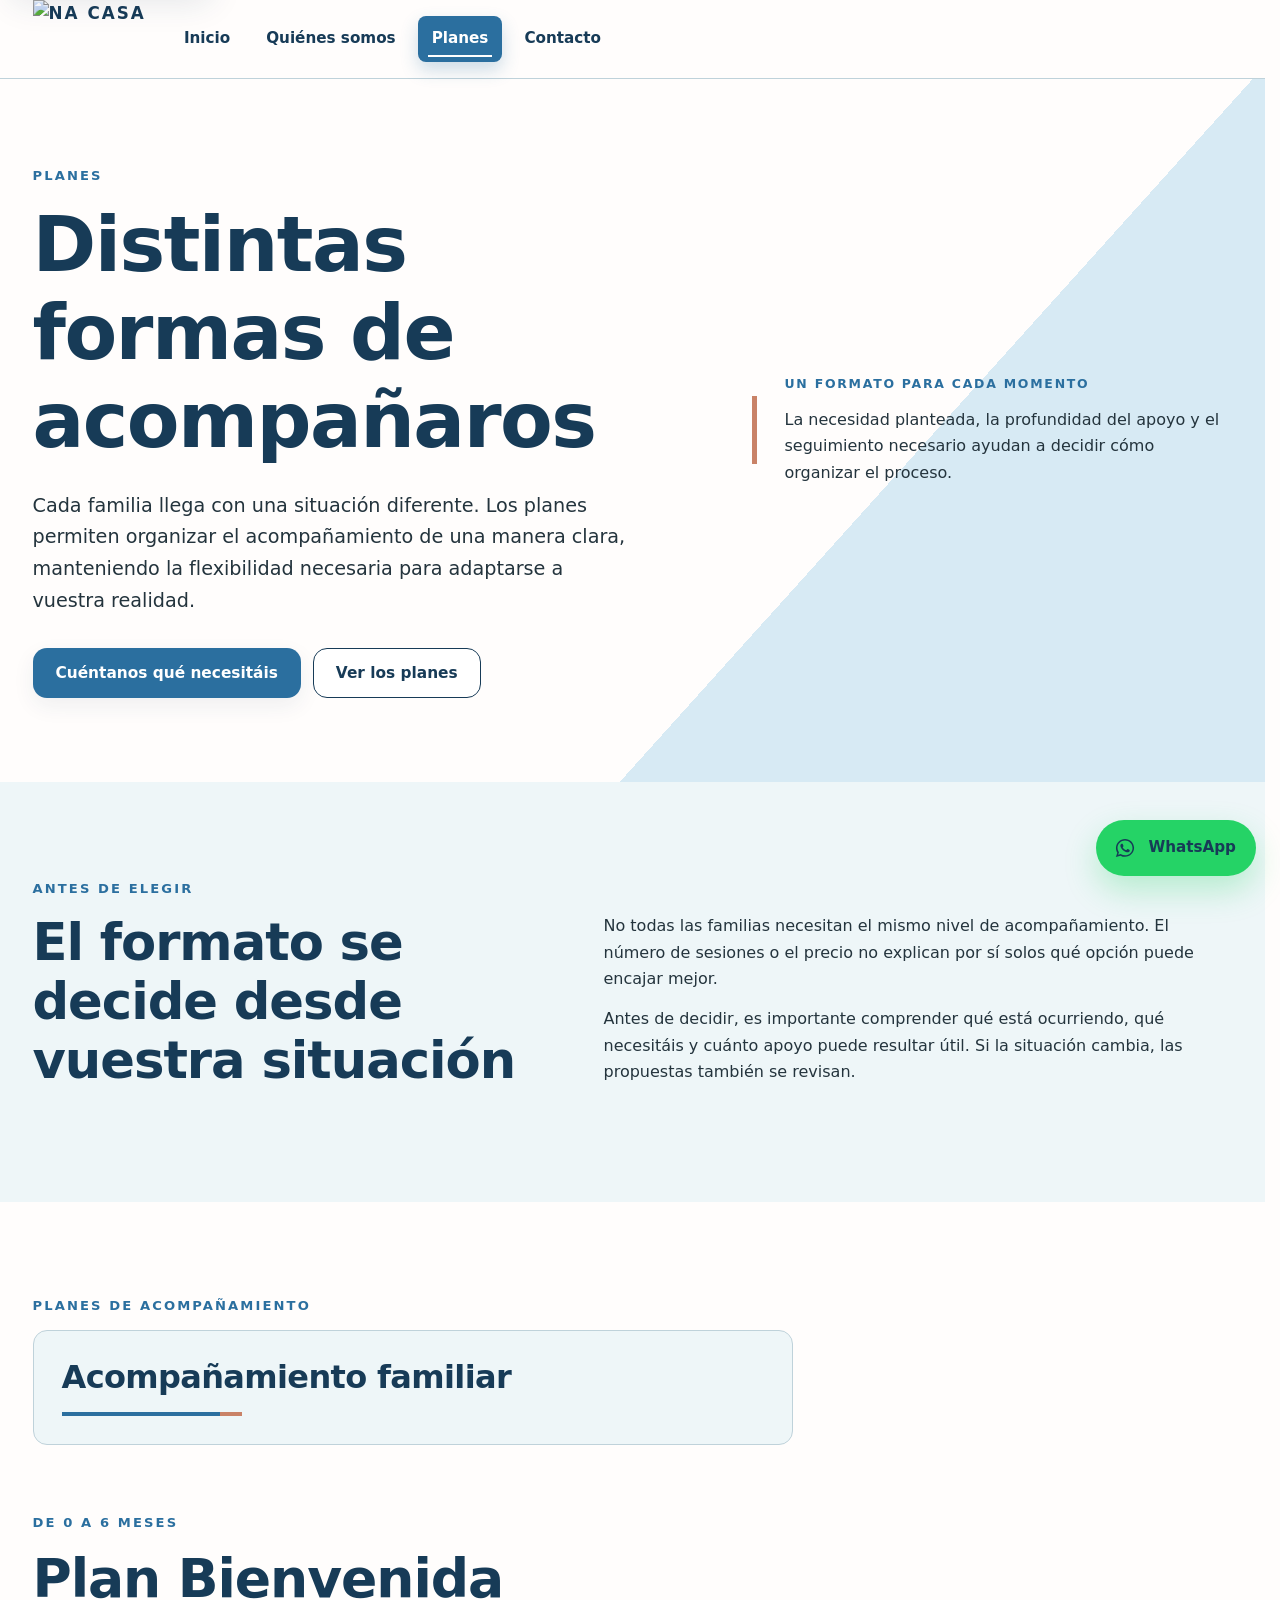
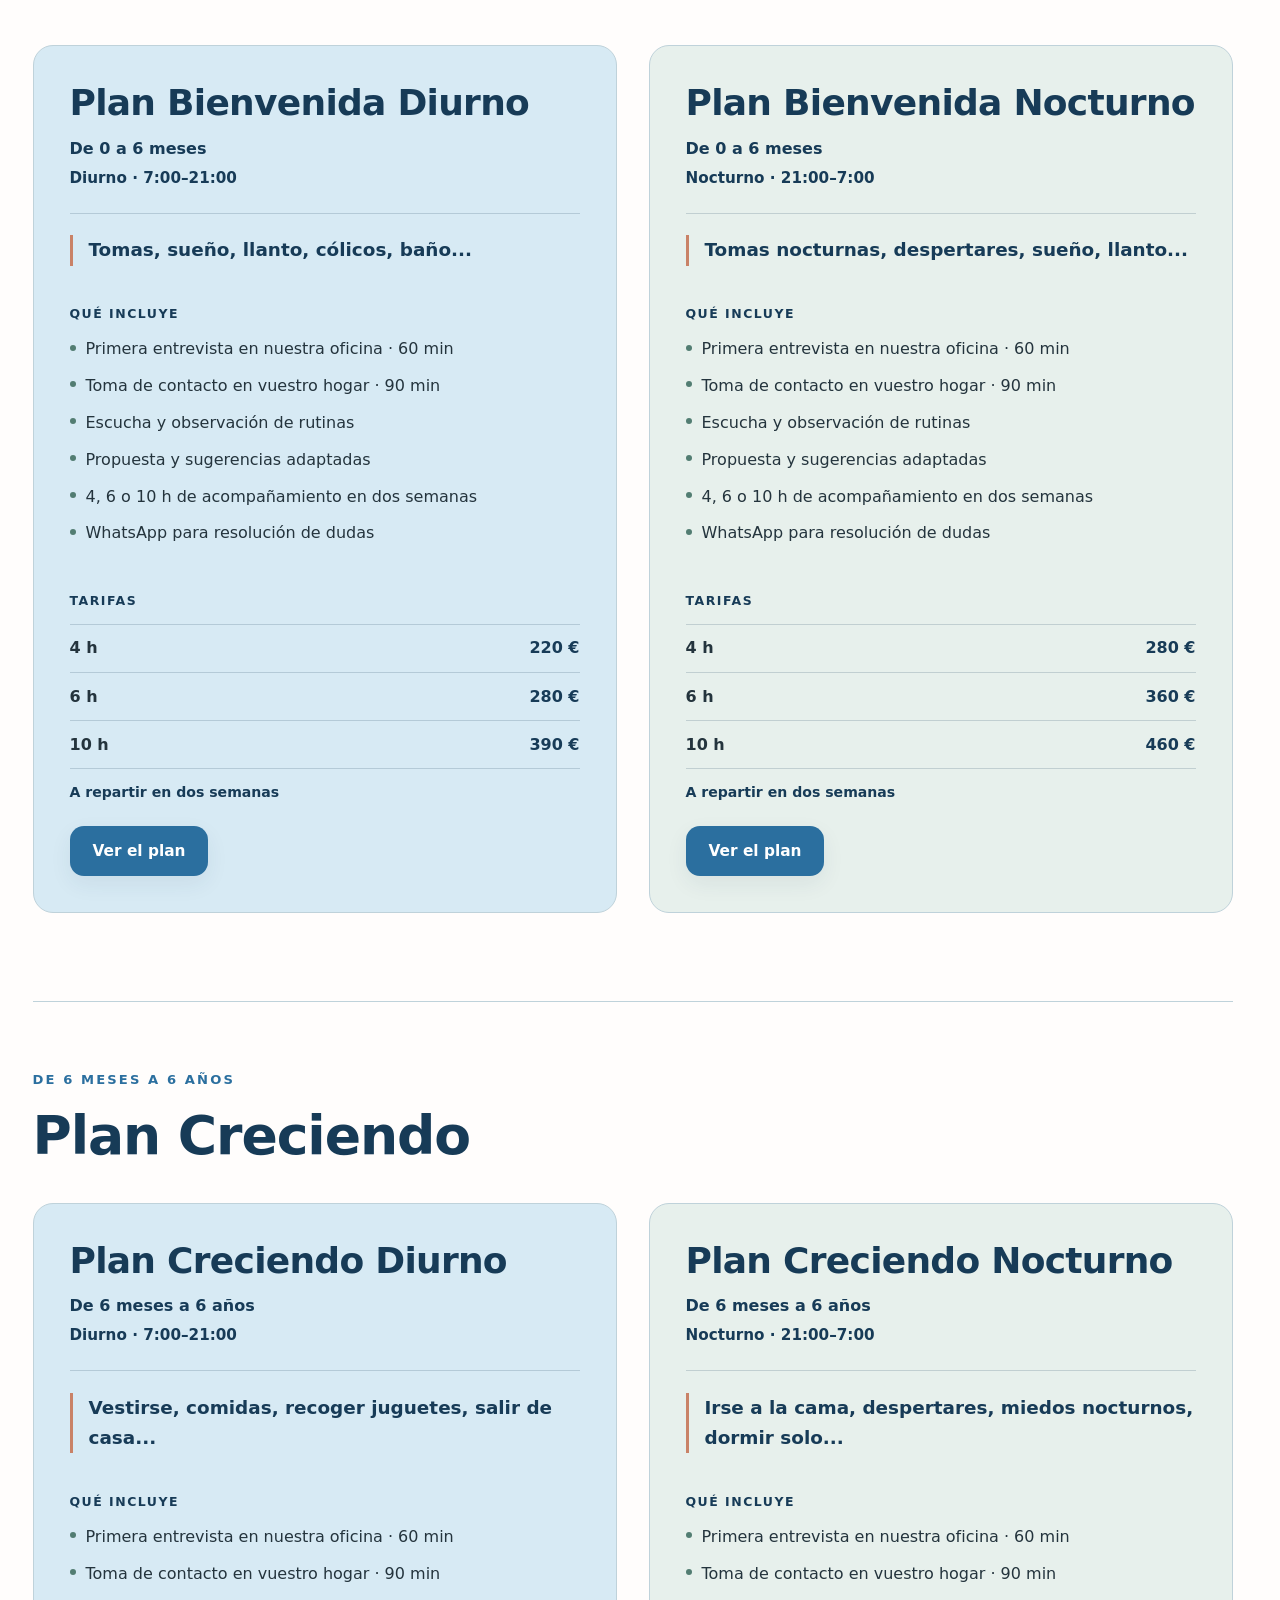
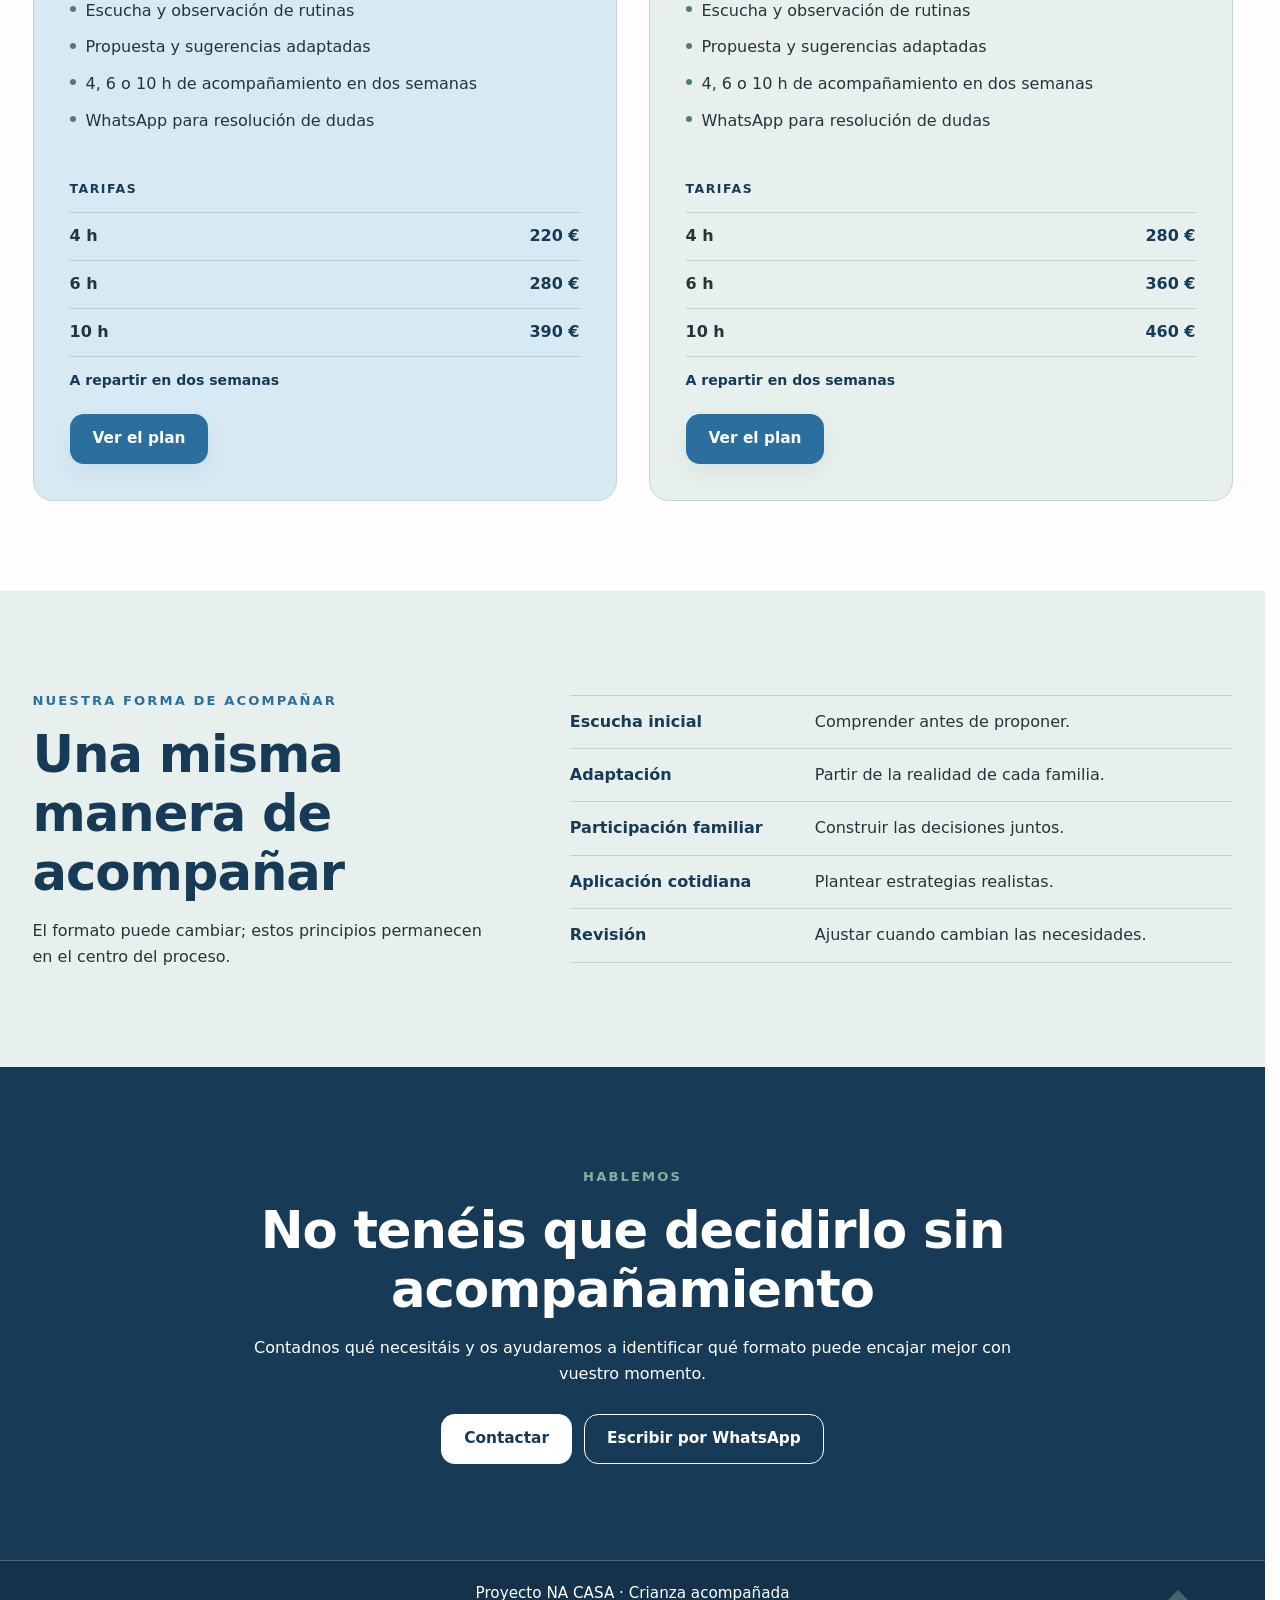
==== commit 3f81ceac: "Restore production domain and remove unfinished consultation" ====
--- a/planes.html
+++ b/planes.html
@@ -70,13 +70,13 @@
                 <div class="section-heading plans-catalog-heading">
                     <p class="section-label">PLANES DE ACOMPAÑAMIENTO</p>
                     <h2 id="titulo-planes-disponibles" class="plans-catalog-heading__banner">Acompañamiento familiar</h2>
-                    <div class="plans-catalog-heading__consultation">
+                    <!-- <div class="plans-catalog-heading__consultation">
                         <strong>¿Podemos hablar?</strong>
                         <div class="plans-catalog-heading__consultation-details">
                             <span>60 min</span>
                             <span>50 €</span>
                         </div>
-                    </div>
+                    </div> -->
                 </div>
 
                 <section class="plan-family-group" aria-labelledby="titulo-plan-bienvenida">
--- a/css/styles.css
+++ b/css/styles.css
@@ -2733,7 +2733,7 @@
   font-size: clamp(1.25rem, 3vw, 2rem);
 }
 
-.plans-catalog-heading__consultation {
+/* .plans-catalog-heading__consultation {
   display: flex;
   flex-wrap: wrap;
   align-items: center;
@@ -2756,7 +2756,7 @@
 
 .plans-catalog-heading__consultation-details span {
   white-space: nowrap;
-}
+} */
 
 .plans-catalog-heading > p:last-child {
   max-width: 62ch;
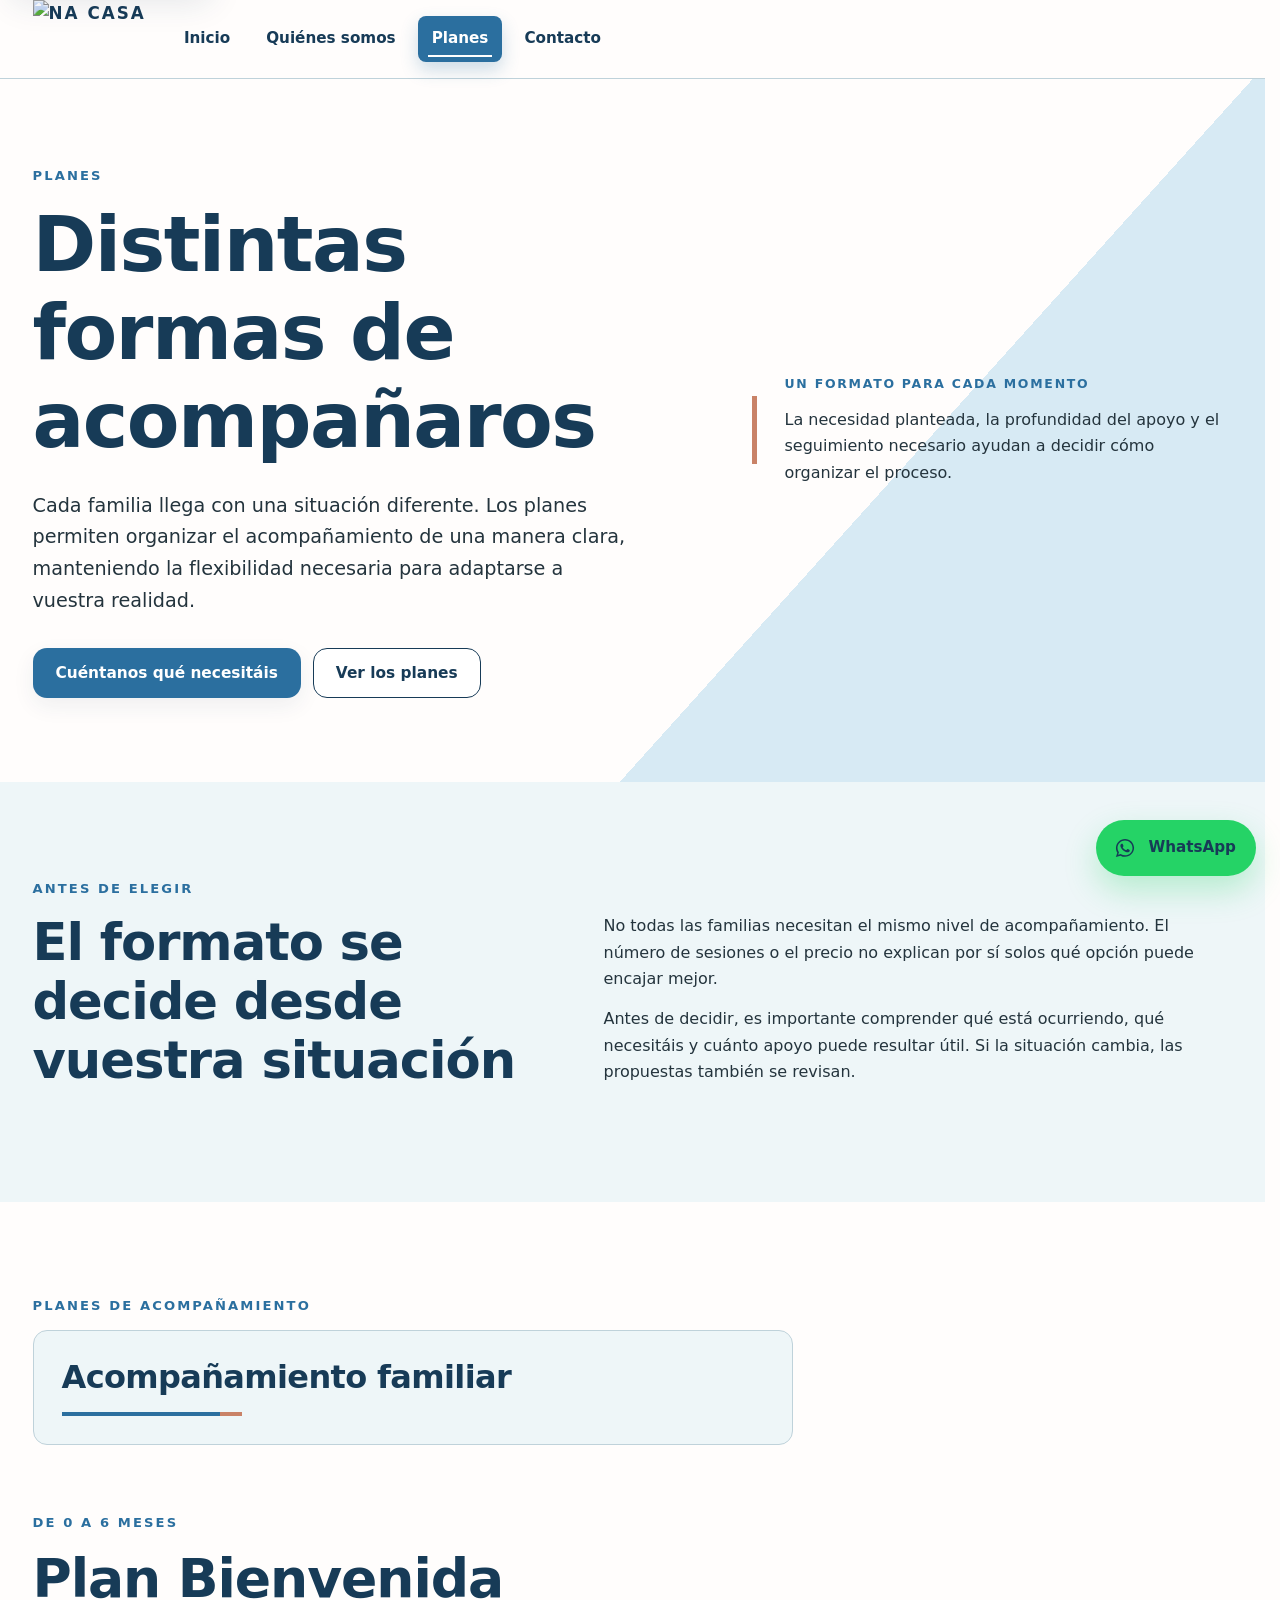
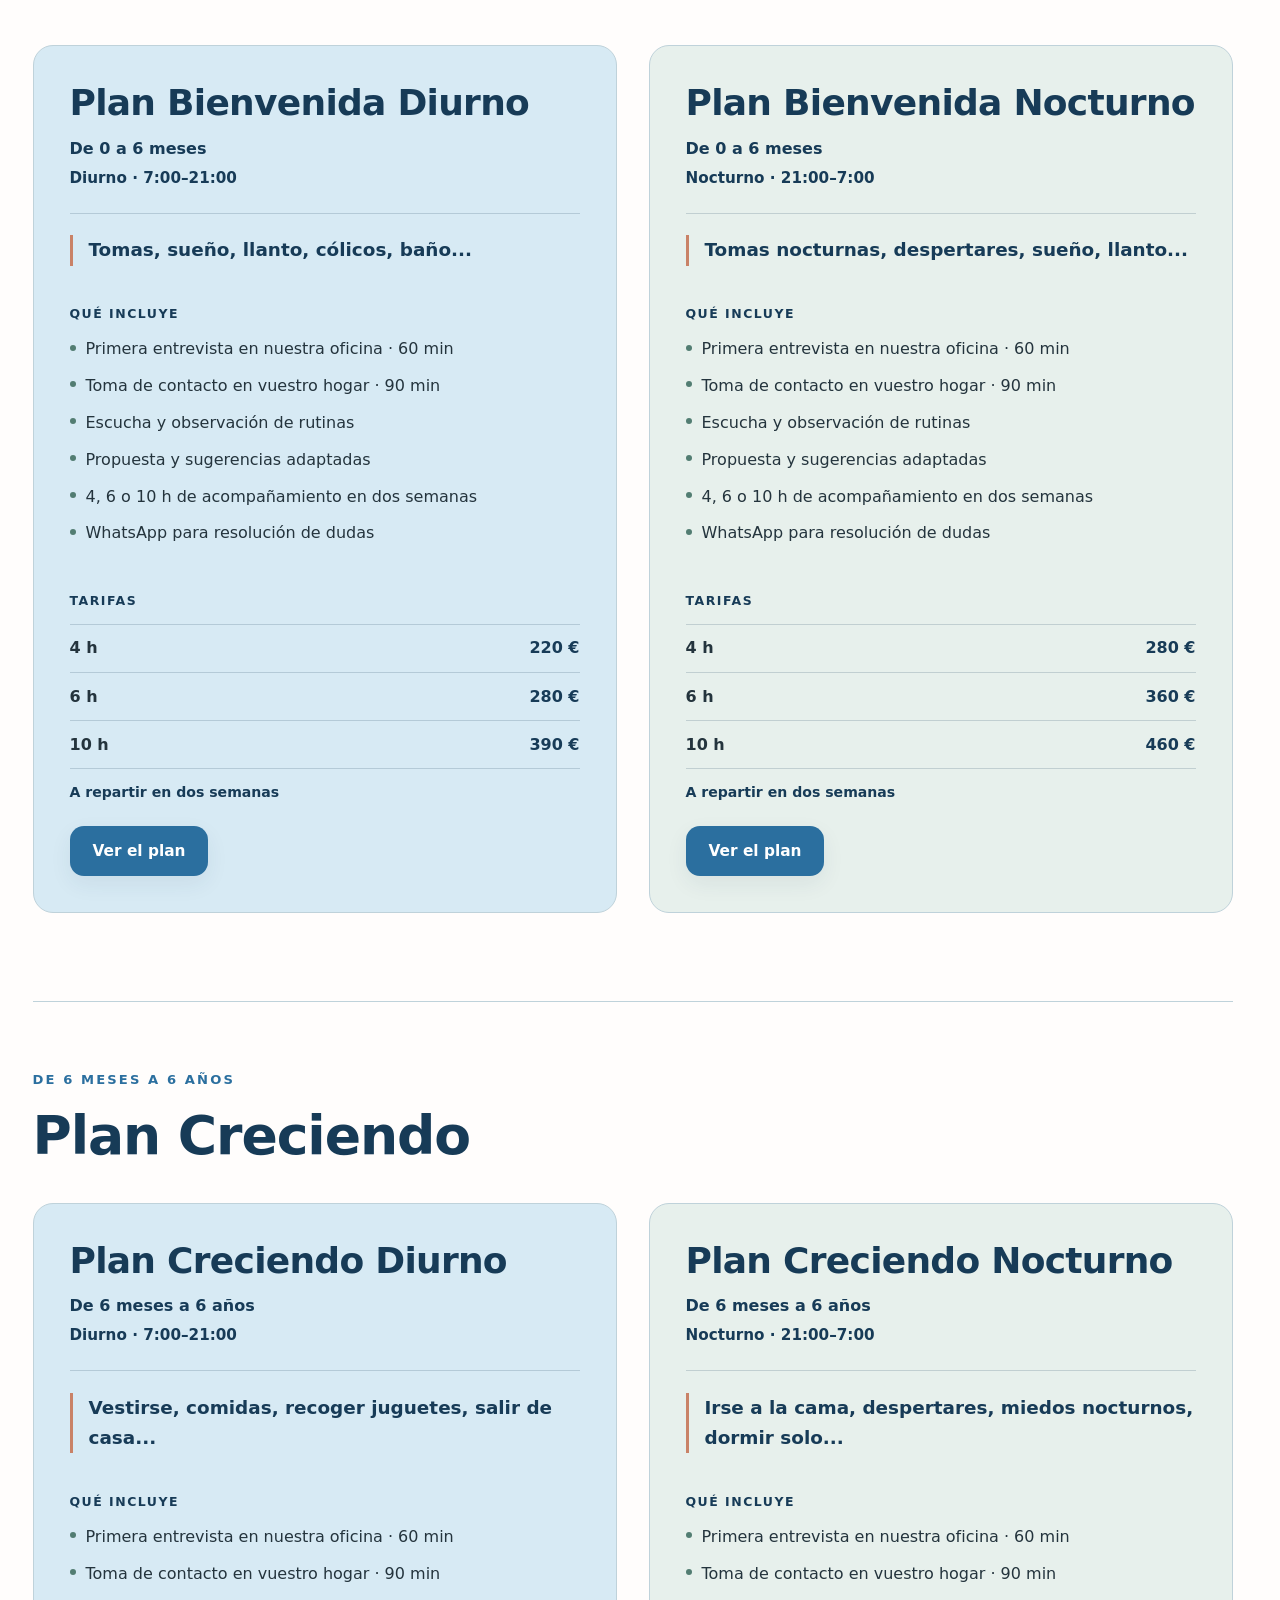
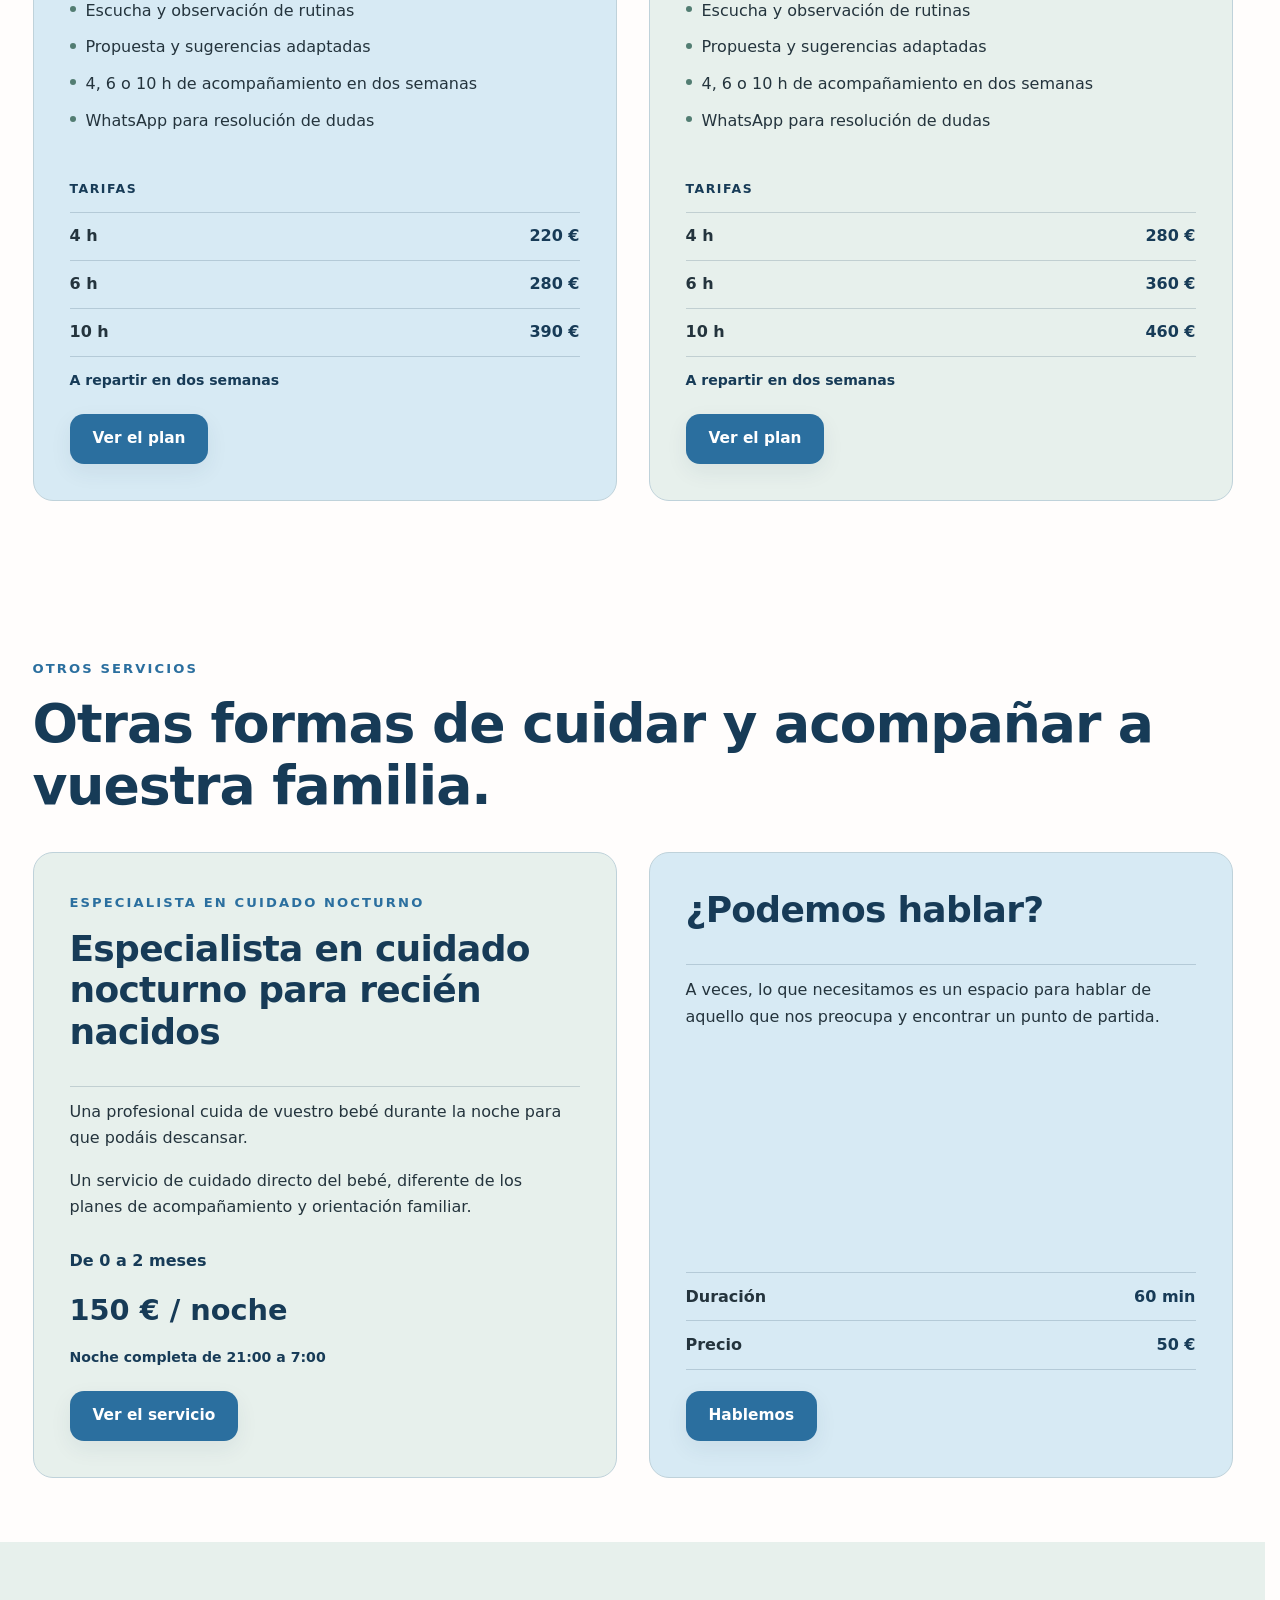
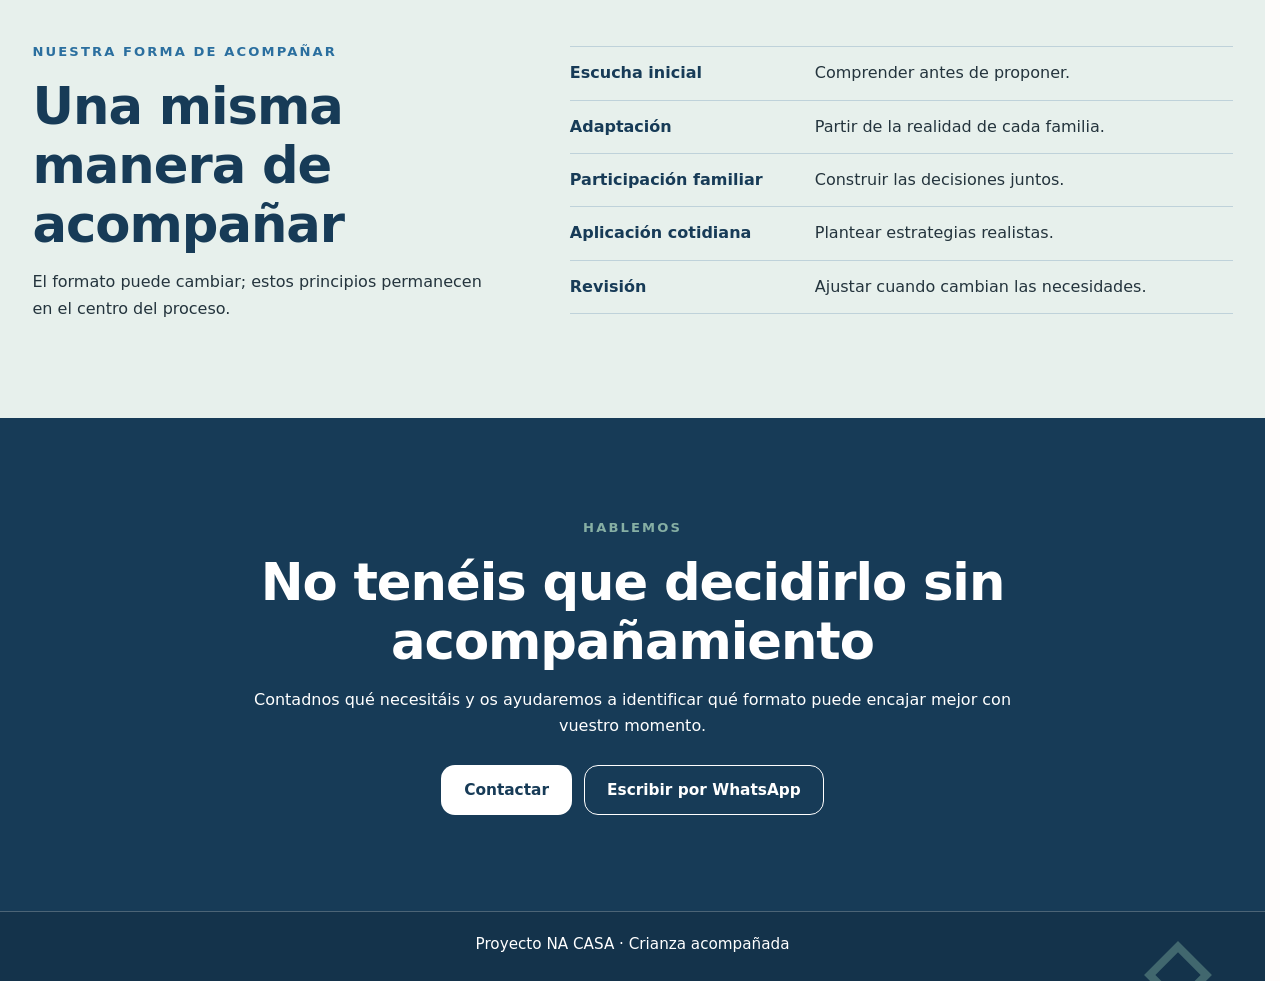
==== commit cf0df68e: "Merge approved preview changes into production" ====
--- a/planes.html
+++ b/planes.html
@@ -5,12 +5,14 @@
     <meta charset="UTF-8" />
     <meta name="viewport" content="width=device-width, initial-scale=1.0" />
     <title>Planes de acompañamiento familiar | NA CASA</title>
-    <meta name="description" content="Conoce los planes Bienvenida y Creciendo de NA CASA, con acompañamiento diurno o nocturno adaptado a cada etapa familiar." />
+    <meta name="description"
+        content="Conoce los planes Bienvenida y Creciendo de NA CASA, con acompañamiento diurno o nocturno adaptado a cada etapa familiar." />
     <link rel="canonical" href="https://www.somosnacasa.es/planes.html" />
     <meta property="og:type" content="website" />
     <meta property="og:site_name" content="NA CASA" />
     <meta property="og:title" content="Planes de acompañamiento familiar | NA CASA" />
-    <meta property="og:description" content="Conoce los planes Bienvenida y Creciendo de NA CASA, con acompañamiento diurno o nocturno adaptado a cada etapa familiar." />
+    <meta property="og:description"
+        content="Conoce los planes Bienvenida y Creciendo de NA CASA, con acompañamiento diurno o nocturno adaptado a cada etapa familiar." />
     <meta property="og:url" content="https://www.somosnacasa.es/planes.html" />
     <meta property="og:image" content="https://www.somosnacasa.es/img/hero.jpg" />
     <meta property="og:image:alt" content="Bebé tumbado en el suelo de su hogar" />
@@ -42,7 +44,9 @@
                 <div class="plans-hero__content">
                     <p class="section-label">PLANES</p>
                     <h1>Distintas formas de acompañaros</h1>
-                    <p class="plans-hero__lead">Cada familia llega con una situación diferente. Los planes permiten organizar el acompañamiento de una manera clara, manteniendo la flexibilidad necesaria para adaptarse a vuestra realidad.</p>
+                    <p class="plans-hero__lead">Cada familia llega con una situación diferente. Los planes permiten
+                        organizar el acompañamiento de una manera clara, manteniendo la flexibilidad necesaria para
+                        adaptarse a vuestra realidad.</p>
                     <div class="home-actions">
                         <a href="contacto.html" class="button button--primary">Cuéntanos qué necesitáis</a>
                         <a href="#planes-disponibles" class="button button--secondary">Ver los planes</a>
@@ -50,33 +54,34 @@
                 </div>
                 <div class="plans-hero__note">
                     <p class="plans-hero__note-label">UN FORMATO PARA CADA MOMENTO</p>
-                    <p>La necesidad planteada, la profundidad del apoyo y el seguimiento necesario ayudan a decidir cómo organizar el proceso.</p>
+                    <p>La necesidad planteada, la profundidad del apoyo y el seguimiento necesario ayudan a decidir cómo
+                        organizar el proceso.</p>
                 </div>
             </div>
         </section>
 
         <section class="section section--alternate plans-choice-section" aria-labelledby="titulo-elegir">
             <div class="container plans-choice">
-                <div><p class="section-label">ANTES DE ELEGIR</p><h2 id="titulo-elegir">El formato se decide desde vuestra situación</h2></div>
+                <div>
+                    <p class="section-label">ANTES DE ELEGIR</p>
+                    <h2 id="titulo-elegir">El formato se decide desde vuestra situación</h2>
+                </div>
                 <div class="plans-choice__content">
-                    <p>No todas las familias necesitan el mismo nivel de acompañamiento. El número de sesiones o el precio no explican por sí solos qué opción puede encajar mejor.</p>
-                    <p>Antes de decidir, es importante comprender qué está ocurriendo, qué necesitáis y cuánto apoyo puede resultar útil. Si la situación cambia, las propuestas también se revisan.</p>
-                </div>
-            </div>
-        </section>
-
-        <section id="planes-disponibles" class="section plans-catalog-section" aria-labelledby="titulo-planes-disponibles">
+                    <p>No todas las familias necesitan el mismo nivel de acompañamiento. El número de sesiones o el
+                        precio no explican por sí solos qué opción puede encajar mejor.</p>
+                    <p>Antes de decidir, es importante comprender qué está ocurriendo, qué necesitáis y cuánto apoyo
+                        puede resultar útil. Si la situación cambia, las propuestas también se revisan.</p>
+                </div>
+            </div>
+        </section>
+
+        <section id="planes-disponibles" class="section plans-catalog-section"
+            aria-labelledby="titulo-planes-disponibles">
             <div class="container">
                 <div class="section-heading plans-catalog-heading">
                     <p class="section-label">PLANES DE ACOMPAÑAMIENTO</p>
-                    <h2 id="titulo-planes-disponibles" class="plans-catalog-heading__banner">Acompañamiento familiar</h2>
-                    <!-- <div class="plans-catalog-heading__consultation">
-                        <strong>¿Podemos hablar?</strong>
-                        <div class="plans-catalog-heading__consultation-details">
-                            <span>60 min</span>
-                            <span>50 €</span>
-                        </div>
-                    </div> -->
+                    <h2 id="titulo-planes-disponibles" class="plans-catalog-heading__banner">Acompañamiento familiar
+                    </h2>
                 </div>
 
                 <section class="plan-family-group" aria-labelledby="titulo-plan-bienvenida">
@@ -106,13 +111,23 @@
                             <div class="plan-card__pricing">
                                 <h4>Tarifas</h4>
                                 <dl>
-                                    <div><dt>4 h</dt><dd>220 €</dd></div>
-                                    <div><dt>6 h</dt><dd>280 €</dd></div>
-                                    <div><dt>10 h</dt><dd>390 €</dd></div>
+                                    <div>
+                                        <dt>4 h</dt>
+                                        <dd>220 €</dd>
+                                    </div>
+                                    <div>
+                                        <dt>6 h</dt>
+                                        <dd>280 €</dd>
+                                    </div>
+                                    <div>
+                                        <dt>10 h</dt>
+                                        <dd>390 €</dd>
+                                    </div>
                                 </dl>
                                 <p>A repartir en dos semanas</p>
                             </div>
-                            <a href="plan-bienvenida-diurno.html" class="button button--primary plan-card__cta">Ver el plan</a>
+                            <a href="plan-bienvenida-diurno.html" class="button button--primary plan-card__cta">Ver el
+                                plan</a>
                         </article>
 
                         <article class="plan-card plan-card--sage">
@@ -136,13 +151,23 @@
                             <div class="plan-card__pricing">
                                 <h4>Tarifas</h4>
                                 <dl>
-                                    <div><dt>4 h</dt><dd>280 €</dd></div>
-                                    <div><dt>6 h</dt><dd>360 €</dd></div>
-                                    <div><dt>10 h</dt><dd>460 €</dd></div>
+                                    <div>
+                                        <dt>4 h</dt>
+                                        <dd>280 €</dd>
+                                    </div>
+                                    <div>
+                                        <dt>6 h</dt>
+                                        <dd>360 €</dd>
+                                    </div>
+                                    <div>
+                                        <dt>10 h</dt>
+                                        <dd>460 €</dd>
+                                    </div>
                                 </dl>
                                 <p>A repartir en dos semanas</p>
                             </div>
-                            <a href="plan-bienvenida-nocturno.html" class="button button--primary plan-card__cta">Ver el plan</a>
+                            <a href="plan-bienvenida-nocturno.html" class="button button--primary plan-card__cta">Ver el
+                                plan</a>
                         </article>
                     </div>
                 </section>
@@ -174,13 +199,23 @@
                             <div class="plan-card__pricing">
                                 <h4>Tarifas</h4>
                                 <dl>
-                                    <div><dt>4 h</dt><dd>220 €</dd></div>
-                                    <div><dt>6 h</dt><dd>280 €</dd></div>
-                                    <div><dt>10 h</dt><dd>390 €</dd></div>
+                                    <div>
+                                        <dt>4 h</dt>
+                                        <dd>220 €</dd>
+                                    </div>
+                                    <div>
+                                        <dt>6 h</dt>
+                                        <dd>280 €</dd>
+                                    </div>
+                                    <div>
+                                        <dt>10 h</dt>
+                                        <dd>390 €</dd>
+                                    </div>
                                 </dl>
                                 <p>A repartir en dos semanas</p>
                             </div>
-                            <a href="plan-creciendo-diurno.html" class="button button--primary plan-card__cta">Ver el plan</a>
+                            <a href="plan-creciendo-diurno.html" class="button button--primary plan-card__cta">Ver el
+                                plan</a>
                         </article>
 
                         <article class="plan-card plan-card--sage">
@@ -189,7 +224,8 @@
                                 <p class="plan-card__age">De 6 meses a 6 años</p>
                                 <p class="plan-card__meta">Nocturno <span aria-hidden="true">·</span> 21:00–7:00</p>
                             </header>
-                            <p class="plan-card__focus">Irse a la cama, despertares, miedos nocturnos, dormir solo...</p>
+                            <p class="plan-card__focus">Irse a la cama, despertares, miedos nocturnos, dormir solo...
+                            </p>
                             <div class="plan-card__includes">
                                 <h4>Qué incluye</h4>
                                 <ul>
@@ -204,32 +240,107 @@
                             <div class="plan-card__pricing">
                                 <h4>Tarifas</h4>
                                 <dl>
-                                    <div><dt>4 h</dt><dd>280 €</dd></div>
-                                    <div><dt>6 h</dt><dd>360 €</dd></div>
-                                    <div><dt>10 h</dt><dd>460 €</dd></div>
+                                    <div>
+                                        <dt>4 h</dt>
+                                        <dd>280 €</dd>
+                                    </div>
+                                    <div>
+                                        <dt>6 h</dt>
+                                        <dd>360 €</dd>
+                                    </div>
+                                    <div>
+                                        <dt>10 h</dt>
+                                        <dd>460 €</dd>
+                                    </div>
                                 </dl>
                                 <p>A repartir en dos semanas</p>
                             </div>
-                            <a href="plan-creciendo-nocturno.html" class="button button--primary plan-card__cta">Ver el plan</a>
+                            <a href="plan-creciendo-nocturno.html" class="button button--primary plan-card__cta">Ver el
+                                plan</a>
                         </article>
                     </div>
                 </section>
+            </div>
+        </section>
+
+        <section class="section section--compact additional-services" aria-labelledby="titulo-otros-servicios">
+            <div class="container">
+                <div class="plan-family-group__heading">
+                    <p class="section-label">OTROS SERVICIOS</p>
+                    <h2 id="titulo-plan-creciendo">Otras formas de cuidar y acompañar a vuestra familia.</h2>
+                </div>
+                <div class="plan-card-grid">
+                    <article class="plan-card plan-card--sage" aria-labelledby="titulo-cuidado-nocturno">
+                        <header class="plan-card__header">
+                            <p class="section-label">ESPECIALISTA EN CUIDADO NOCTURNO</p>
+                            <h3 id="titulo-cuidado-nocturno">Especialista en cuidado nocturno para recién nacidos</h3>
+                        </header>
+                        <div class="additional-services__copy">
+                            <p>Una profesional cuida de vuestro bebé durante la noche para que podáis descansar.</p>
+                            <p>Un servicio de cuidado directo del bebé, diferente de los planes de acompañamiento y
+                                orientación familiar.</p>
+                        </div>
+                        <div class="plan-card__pricing">
+                            <p class="plan-card__age">De 0 a 2 meses</p>
+                            <p class="additional-services__price">150 € / noche</p>
+                            <p>Noche completa de 21:00 a 7:00</p>
+                        </div>
+                        <a href="asistente-nocturna.html" class="button button--primary plan-card__cta">Ver el
+                            servicio</a>
+                    </article>
+                    <article class="plan-card plan-card--blue" aria-labelledby="titulo-consulta">
+                        <header class="plan-card__header">
+                            <h3 id="titulo-consulta">¿Podemos hablar?</h3>
+                        </header>
+                        <div class="additional-services__copy">
+                            <p>A veces, lo que necesitamos es un espacio para hablar de aquello que nos preocupa y
+                                encontrar un punto de partida.</p>
+                        </div>
+                        <div class="plan-card__pricing">
+                            <dl>
+                                <div>
+                                    <dt>Duración</dt>
+                                    <dd>60 min</dd>
+                                </div>
+                                <div>
+                                    <dt>Precio</dt>
+                                    <dd>50 €</dd>
+                                </div>
+                            </dl>
+                        </div>
+                        <a href="contacto.html" class="button button--primary plan-card__cta">Hablemos</a>
+                    </article>
+                </div>
             </div>
         </section>
 
         <section class="section section--wellbeing plans-common-section" aria-labelledby="titulo-comparten">
             <div class="container plans-common">
-                <div><p class="section-label">NUESTRA FORMA DE ACOMPAÑAR</p><h2 id="titulo-comparten">Una misma manera de acompañar</h2><p>El formato puede cambiar; estos principios permanecen en el centro del proceso.</p></div>
+                <div>
+                    <p class="section-label">NUESTRA FORMA DE ACOMPAÑAR</p>
+                    <h2 id="titulo-comparten">Una misma manera de acompañar</h2>
+                    <p>El formato puede cambiar; estos principios permanecen en el centro del proceso.</p>
+                </div>
                 <ul class="plans-common__list">
-                    <li><strong>Escucha inicial</strong><span>Comprender antes de proponer.</span></li><li><strong>Adaptación</strong><span>Partir de la realidad de cada familia.</span></li><li><strong>Participación familiar</strong><span>Construir las decisiones juntos.</span></li><li><strong>Aplicación cotidiana</strong><span>Plantear estrategias realistas.</span></li><li><strong>Revisión</strong><span>Ajustar cuando cambian las necesidades.</span></li>
+                    <li><strong>Escucha inicial</strong><span>Comprender antes de proponer.</span></li>
+                    <li><strong>Adaptación</strong><span>Partir de la realidad de cada familia.</span></li>
+                    <li><strong>Participación familiar</strong><span>Construir las decisiones juntos.</span></li>
+                    <li><strong>Aplicación cotidiana</strong><span>Plantear estrategias realistas.</span></li>
+                    <li><strong>Revisión</strong><span>Ajustar cuando cambian las necesidades.</span></li>
                 </ul>
             </div>
         </section>
 
         <section class="section section--deep plans-final-cta" aria-labelledby="titulo-contactar-planes">
             <div class="container plans-final-cta__content">
-                <p class="section-label">HABLEMOS</p><h2 id="titulo-contactar-planes">No tenéis que decidirlo sin acompañamiento</h2><p>Contadnos qué necesitáis y os ayudaremos a identificar qué formato puede encajar mejor con vuestro momento.</p>
-                <div class="home-actions"><a href="contacto.html" class="button button--light">Contactar</a><a href="https://wa.me/34686826958?text=Hola%2C%20he%20visto%20la%20web%20de%20NA%20CASA%20y%20me%20gustar%C3%ADa%20recibir%20m%C3%A1s%20informaci%C3%B3n." class="button button--outline-light" target="_blank" rel="noopener noreferrer">Escribir por WhatsApp</a></div>
+                <p class="section-label">HABLEMOS</p>
+                <h2 id="titulo-contactar-planes">No tenéis que decidirlo sin acompañamiento</h2>
+                <p>Contadnos qué necesitáis y os ayudaremos a identificar qué formato puede encajar mejor con vuestro
+                    momento.</p>
+                <div class="home-actions"><a href="contacto.html" class="button button--light">Contactar</a><a
+                        href="https://wa.me/34686826958?text=Hola%2C%20he%20visto%20la%20web%20de%20NA%20CASA%20y%20me%20gustar%C3%ADa%20recibir%20m%C3%A1s%20informaci%C3%B3n."
+                        class="button button--outline-light" target="_blank" rel="noopener noreferrer">Escribir por
+                        WhatsApp</a></div>
             </div>
         </section>
     </main>
@@ -242,11 +353,10 @@
 
     <a class="whatsapp-float"
         href="https://wa.me/34686826958?text=Hola%2C%20he%20visto%20la%20web%20de%20NA%20CASA%20y%20me%20gustar%C3%ADa%20recibir%20m%C3%A1s%20informaci%C3%B3n."
-        target="_blank"
-        rel="noopener noreferrer"
-        aria-label="Contactar por WhatsApp">
+        target="_blank" rel="noopener noreferrer" aria-label="Contactar por WhatsApp">
         <svg class="whatsapp-icon" viewBox="0 0 32 32" aria-hidden="true" focusable="false">
-            <path d="M16.02 4.8c-6.15 0-11.15 4.97-11.15 11.08 0 2.1.6 4.15 1.73 5.92l-1.84 5.43 5.67-1.79a11.23 11.23 0 0 0 5.59 1.48c6.15 0 11.15-4.97 11.15-11.08S22.17 4.8 16.02 4.8Zm0 20.22c-1.73 0-3.42-.49-4.88-1.42l-.35-.22-3.27 1.03 1.06-3.13-.24-.38a9.02 9.02 0 0 1-1.56-5.02c0-5.06 4.14-9.18 9.24-9.18s9.24 4.12 9.24 9.18-4.14 9.14-9.24 9.14Zm5.14-6.86c-.28-.14-1.66-.81-1.92-.9-.26-.1-.45-.14-.64.14-.19.28-.74.9-.9 1.08-.17.19-.33.21-.61.07-.28-.14-1.18-.43-2.25-1.38-.83-.74-1.39-1.65-1.55-1.93-.16-.28-.02-.43.12-.57.13-.12.28-.33.42-.49.14-.16.19-.28.28-.47.09-.19.05-.35-.02-.49-.07-.14-.64-1.54-.88-2.1-.23-.56-.47-.48-.64-.49h-.55c-.19 0-.49.07-.75.35-.26.28-.99.96-.99 2.34s1.02 2.72 1.16 2.91c.14.19 2.01 3.05 4.87 4.27.68.29 1.21.47 1.63.6.68.22 1.3.19 1.79.12.55-.08 1.66-.67 1.89-1.31.23-.65.23-1.2.16-1.31-.07-.12-.26-.19-.54-.33Z" />
+            <path
+                d="M16.02 4.8c-6.15 0-11.15 4.97-11.15 11.08 0 2.1.6 4.15 1.73 5.92l-1.84 5.43 5.67-1.79a11.23 11.23 0 0 0 5.59 1.48c6.15 0 11.15-4.97 11.15-11.08S22.17 4.8 16.02 4.8Zm0 20.22c-1.73 0-3.42-.49-4.88-1.42l-.35-.22-3.27 1.03 1.06-3.13-.24-.38a9.02 9.02 0 0 1-1.56-5.02c0-5.06 4.14-9.18 9.24-9.18s9.24 4.12 9.24 9.18-4.14 9.14-9.24 9.14Zm5.14-6.86c-.28-.14-1.66-.81-1.92-.9-.26-.1-.45-.14-.64.14-.19.28-.74.9-.9 1.08-.17.19-.33.21-.61.07-.28-.14-1.18-.43-2.25-1.38-.83-.74-1.39-1.65-1.55-1.93-.16-.28-.02-.43.12-.57.13-.12.28-.33.42-.49.14-.16.19-.28.28-.47.09-.19.05-.35-.02-.49-.07-.14-.64-1.54-.88-2.1-.23-.56-.47-.48-.64-.49h-.55c-.19 0-.49.07-.75.35-.26.28-.99.96-.99 2.34s1.02 2.72 1.16 2.91c.14.19 2.01 3.05 4.87 4.27.68.29 1.21.47 1.63.6.68.22 1.3.19 1.79.12.55-.08 1.66-.67 1.89-1.31.23-.65.23-1.2.16-1.31-.07-.12-.26-.19-.54-.33Z" />
         </svg>
         <span class="whatsapp-text">WhatsApp</span>
     </a>
@@ -254,4 +364,4 @@
     <script src="js/main.js"></script>
 </body>
 
-</html>
+</html>
--- a/css/styles.css
+++ b/css/styles.css
@@ -2733,31 +2733,6 @@
   font-size: clamp(1.25rem, 3vw, 2rem);
 }
 
-/* .plans-catalog-heading__consultation {
-  display: flex;
-  flex-wrap: wrap;
-  align-items: center;
-  justify-content: space-between;
-  gap: 0.5rem 1.5rem;
-  margin-top: 1rem;
-  padding: 0.875rem var(--space-card);
-  border: 1px solid var(--color-border);
-  border-radius: var(--radius-small);
-  background: var(--color-surface);
-  color: var(--color-text);
-  font-size: 1rem;
-}
-
-.plans-catalog-heading__consultation-details {
-  display: flex;
-  flex-wrap: wrap;
-  gap: 0.5rem 1.5rem;
-}
-
-.plans-catalog-heading__consultation-details span {
-  white-space: nowrap;
-} */
-
 .plans-catalog-heading > p:last-child {
   max-width: 62ch;
 }
@@ -2916,6 +2891,31 @@
   margin-top: 1.35rem;
 }
 
+.additional-services__heading {
+  margin-bottom: clamp(1.5rem, 3vw, 2.5rem);
+  padding-bottom: var(--space-card);
+  border-bottom: 1px solid var(--color-border);
+}
+
+.additional-services__heading p {
+  max-width: 62ch;
+}
+
+.additional-services__copy {
+  display: grid;
+  gap: 1rem;
+  margin-top: 0.75rem;
+}
+
+.additional-services .plan-card__pricing > .plan-card__age {
+  margin-top: 0;
+  font-size: 1rem;
+}
+
+.additional-services .plan-card__pricing > .additional-services__price {
+  font-size: clamp(1.35rem, 3vw, 1.8rem);
+}
+
 .plan-detail-hero {
   padding-block: clamp(2.75rem, 6vw, 5rem);
   background: var(--color-surface-alt);
@@ -3024,6 +3024,13 @@
   font-weight: 800;
   text-align: right;
 }
+
+.plan-detail-summary--care > div {
+  grid-template-columns: minmax(0, 1fr);
+  gap: 0.25rem;
+}
+
+.plan-detail-summary--care dd { text-align: left; }
 
 .plan-detail-content-section {
   padding-block: clamp(3.5rem, 7vw, 5.75rem);
@@ -3090,6 +3097,56 @@
   transform: translateY(-50%);
 }
 
+/* Ajustes de lectura exclusivos del servicio de cuidado nocturno. */
+.plan-detail-content--care > section.plan-detail-block {
+  padding-top: 0;
+}
+
+.plan-detail-content--care > section.plan-detail-block > h2 {
+  margin: 0 0 1.5rem;
+  font-size: clamp(2rem, 4vw, 3.2rem);
+  line-height: 1.15;
+}
+
+.plan-detail-content--care > section.plan-detail-block > h2 + p,
+.plan-detail-content--care > section.plan-detail-block > h2 + ul {
+  margin-top: 0;
+}
+
+.plan-detail-content--care > section.plan-detail-block > h2 + ul > li:first-child {
+  padding-top: 0;
+  border-top: 0;
+}
+
+.plan-detail-content--care > section.plan-detail-block > h2 + ul > li:first-child::before {
+  top: 0.68rem;
+}
+
+
+.plan-detail-content--care .plan-detail-block--care-audience {
+  grid-column: 1 / -1;
+}
+
+.plan-detail-content--care .plan-detail-block--care-flow > p:not(.section-label) {
+  margin-bottom: 1.25rem;
+}
+
+.plan-detail-content--care .plan-detail-block--care-flow > .plan-detail-list {
+  margin-block: 1.25rem;
+}
+
+@media (min-width: 821px) {
+  .plan-detail-content--care .plan-detail-block--care-audience .plan-detail-list {
+    display: grid;
+    grid-template-columns: repeat(2, minmax(0, 1fr));
+    column-gap: var(--gap-layout);
+  }
+
+  .plan-detail-content--care .plan-detail-block--care-audience .plan-detail-list li:last-child {
+    border-bottom: 0;
+  }
+}
+
 .plan-detail-pricing-section {
   padding-block: clamp(3rem, 6vw, 4.75rem);
 }
